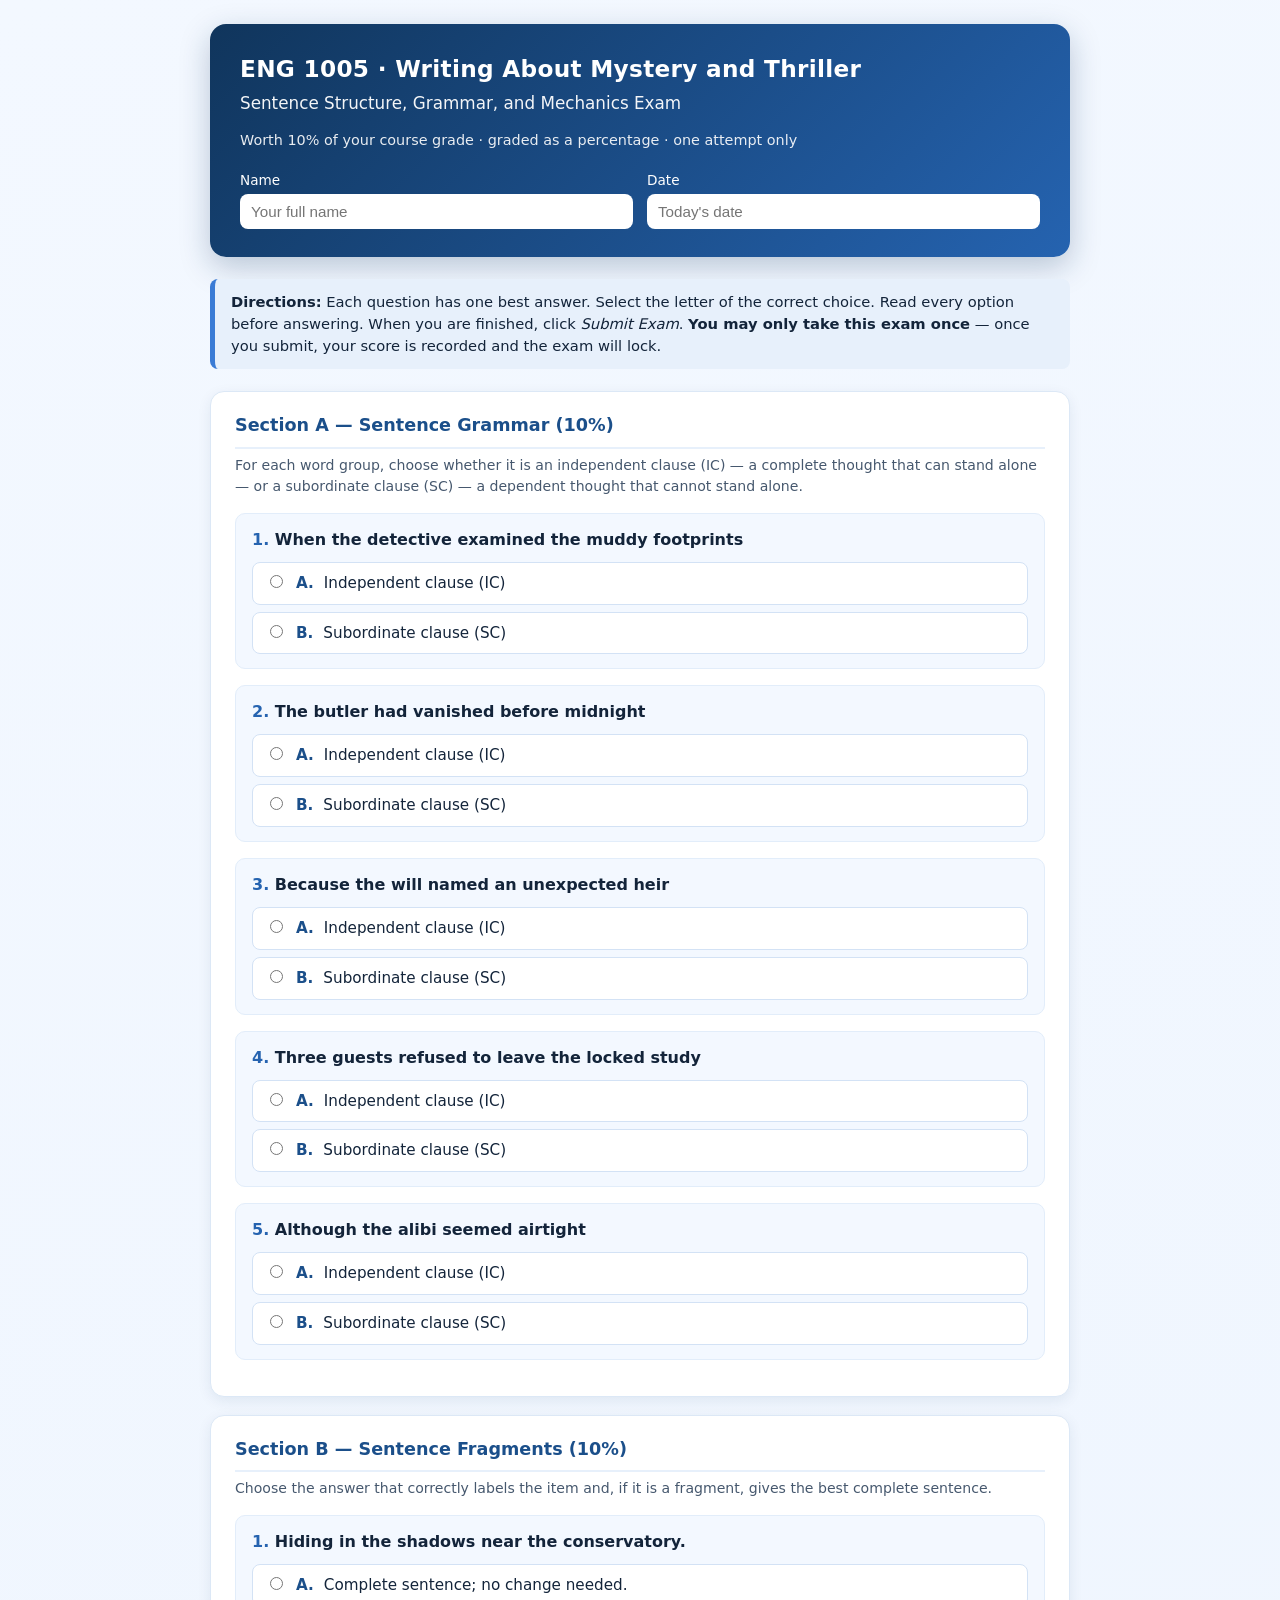
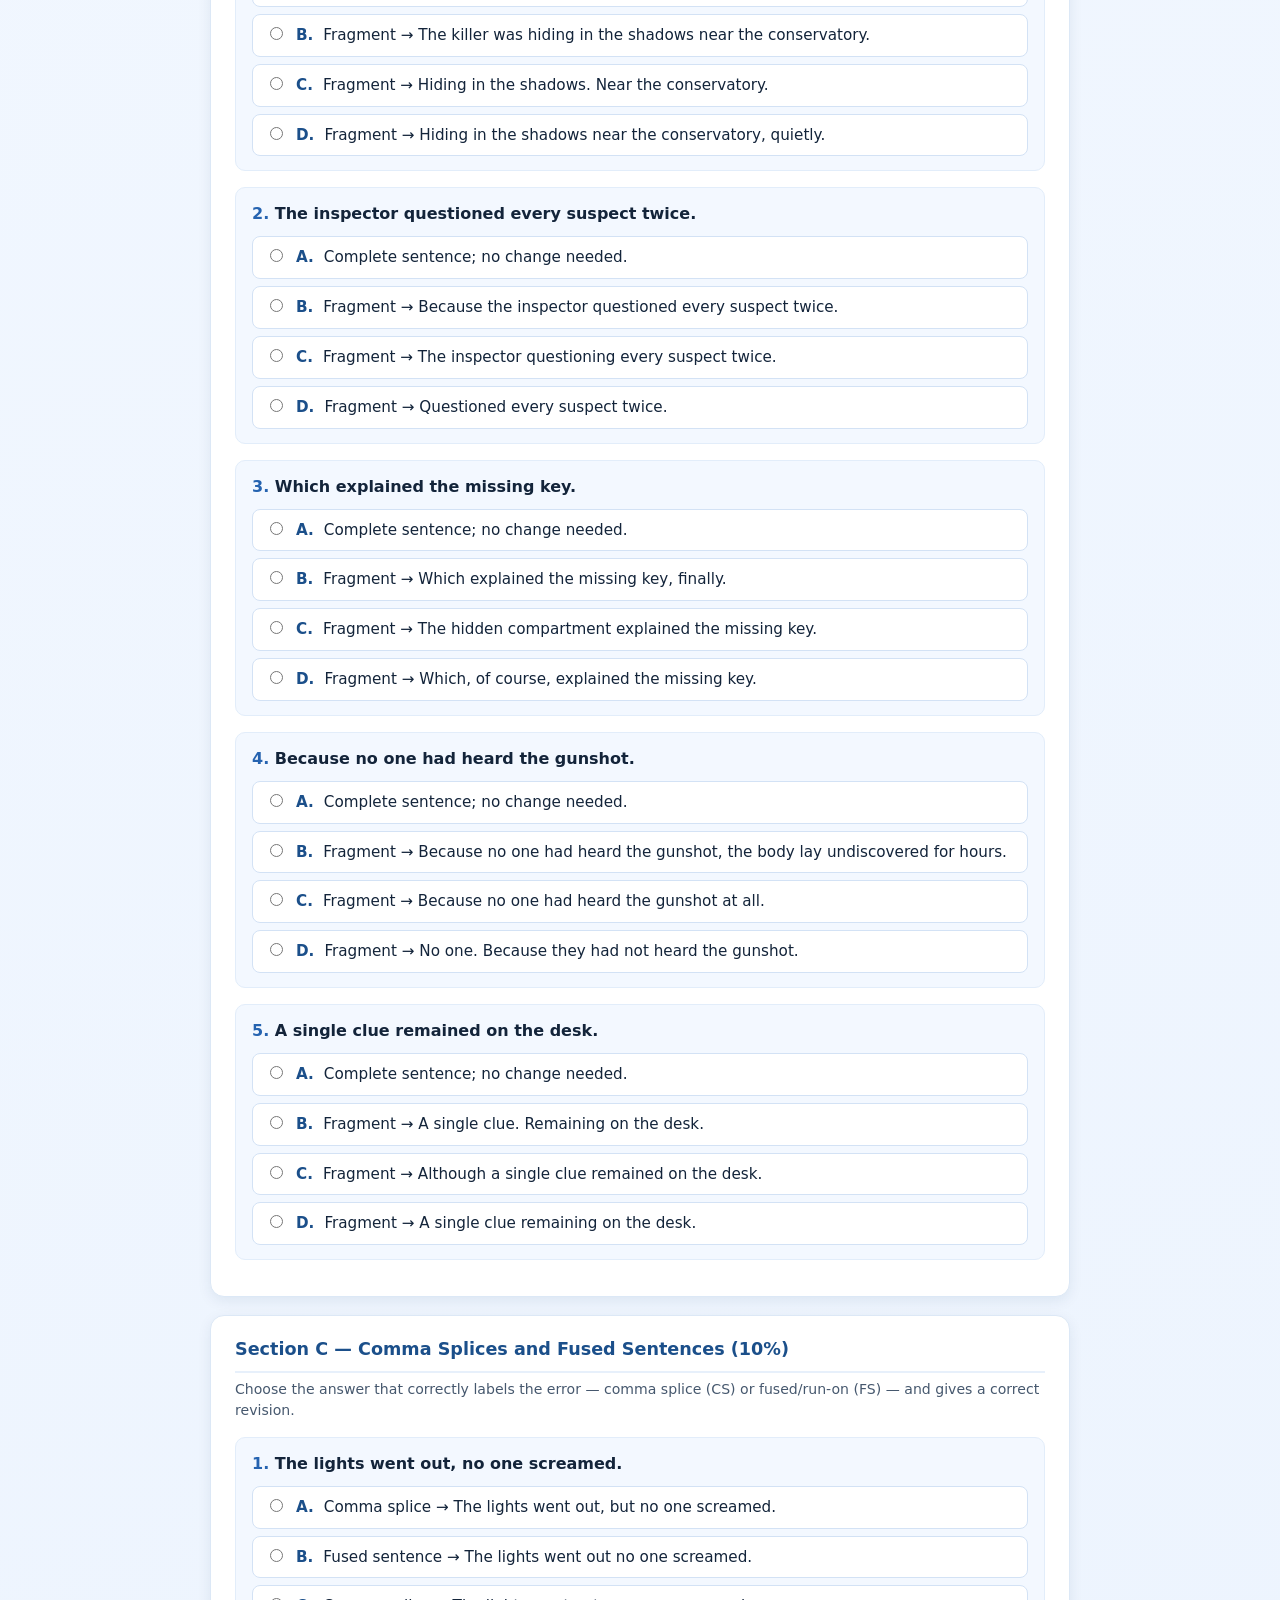
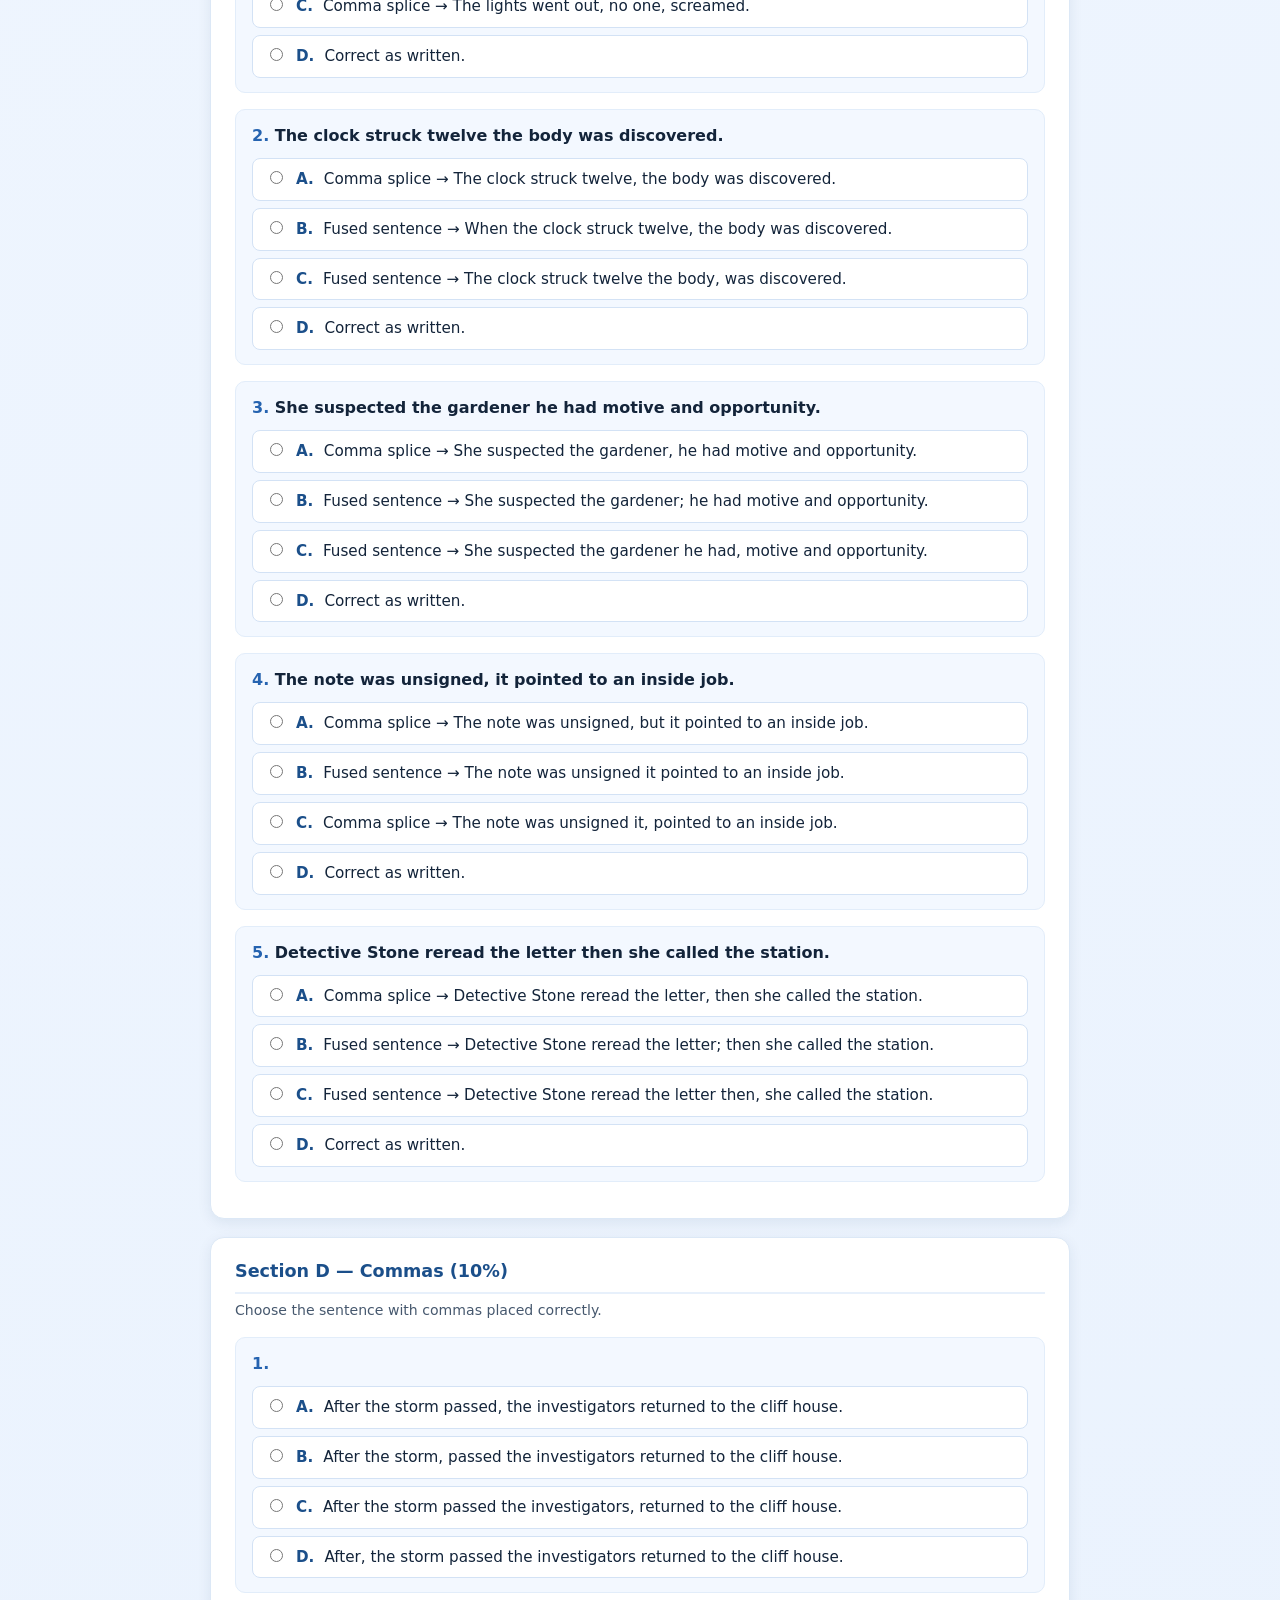
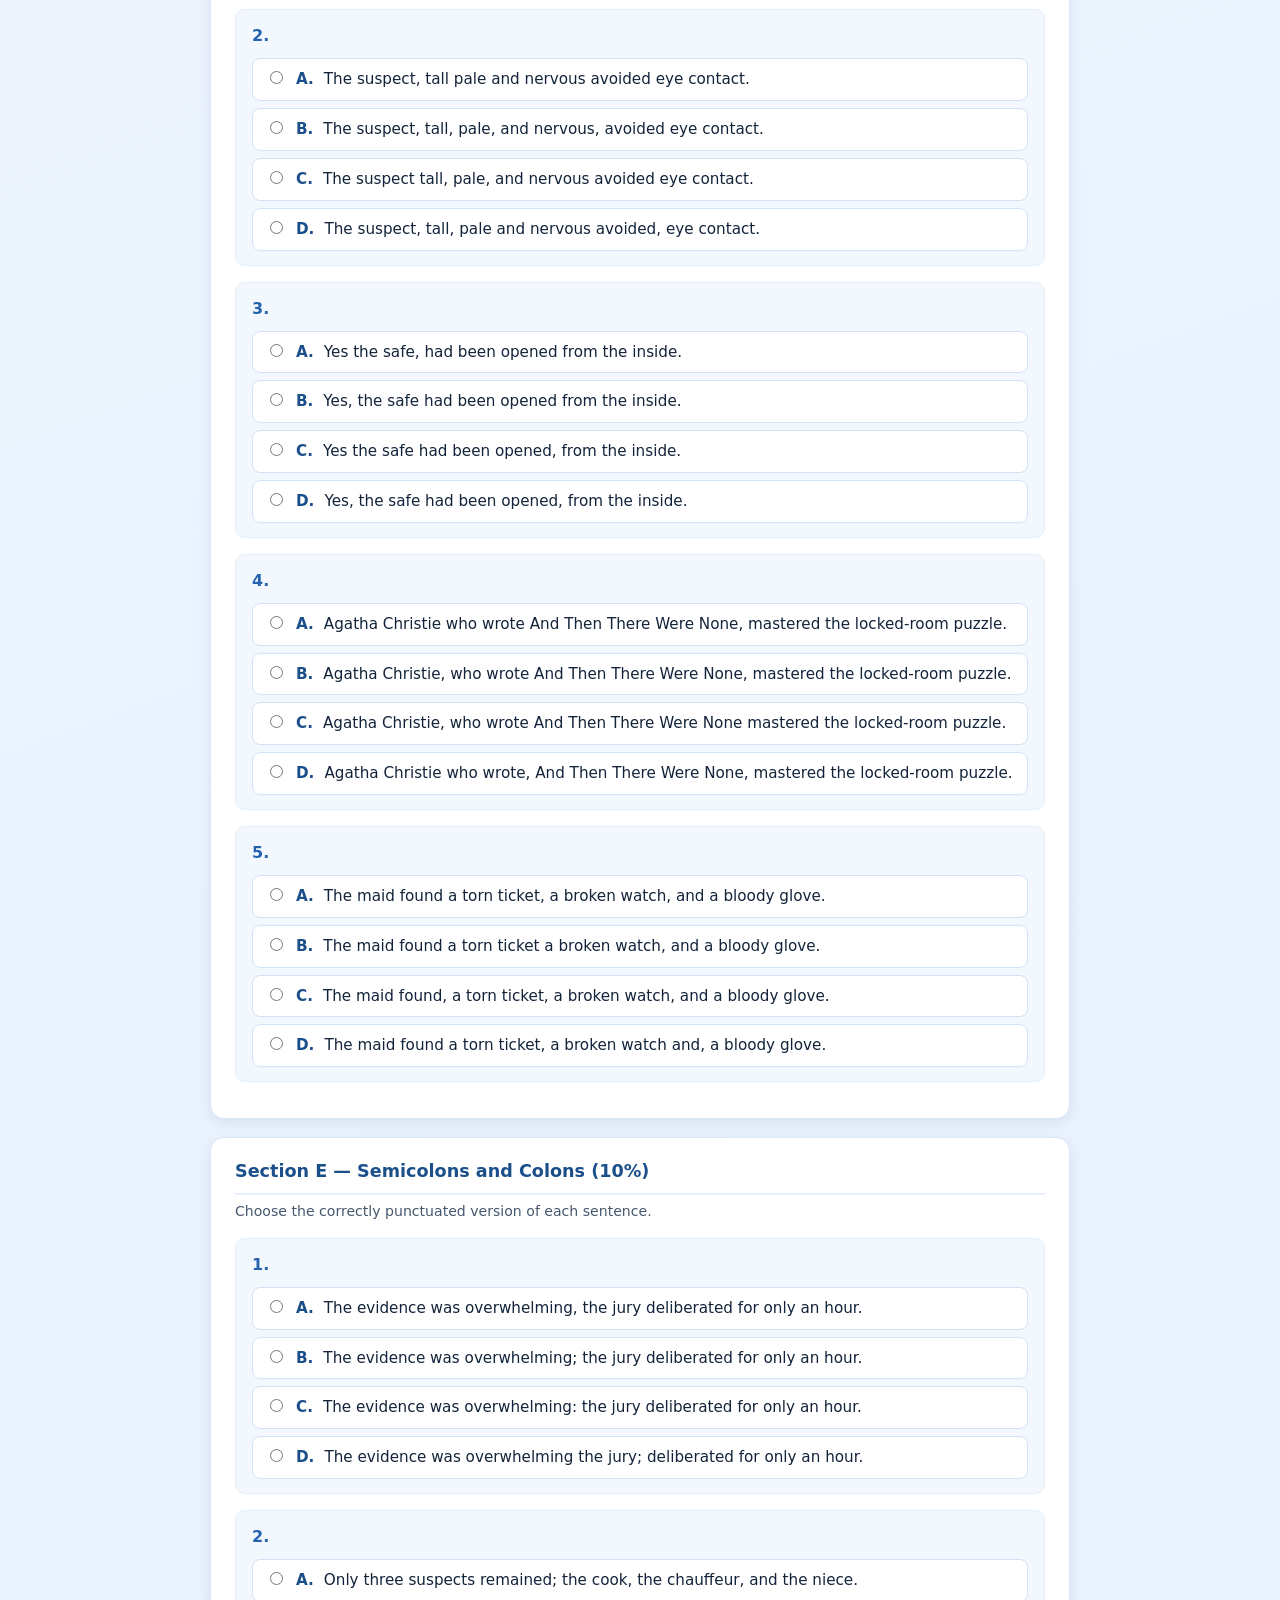
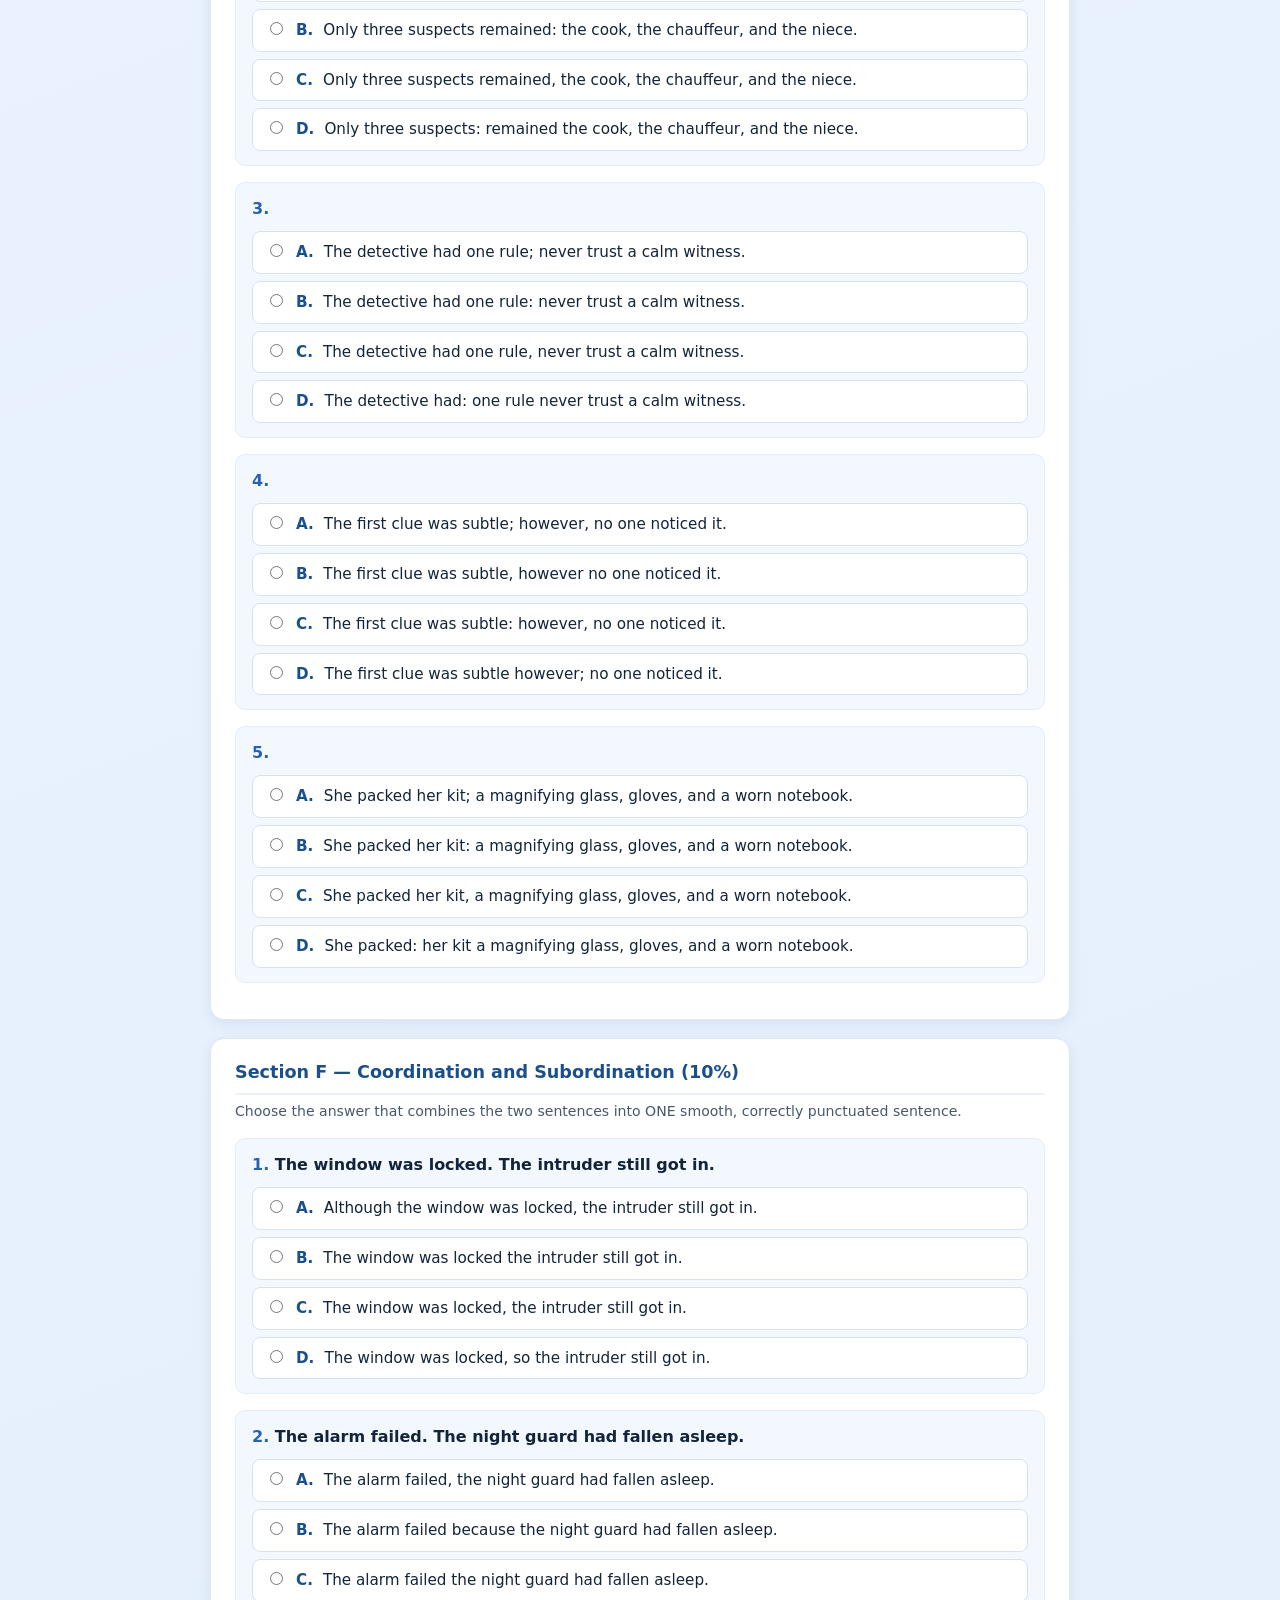
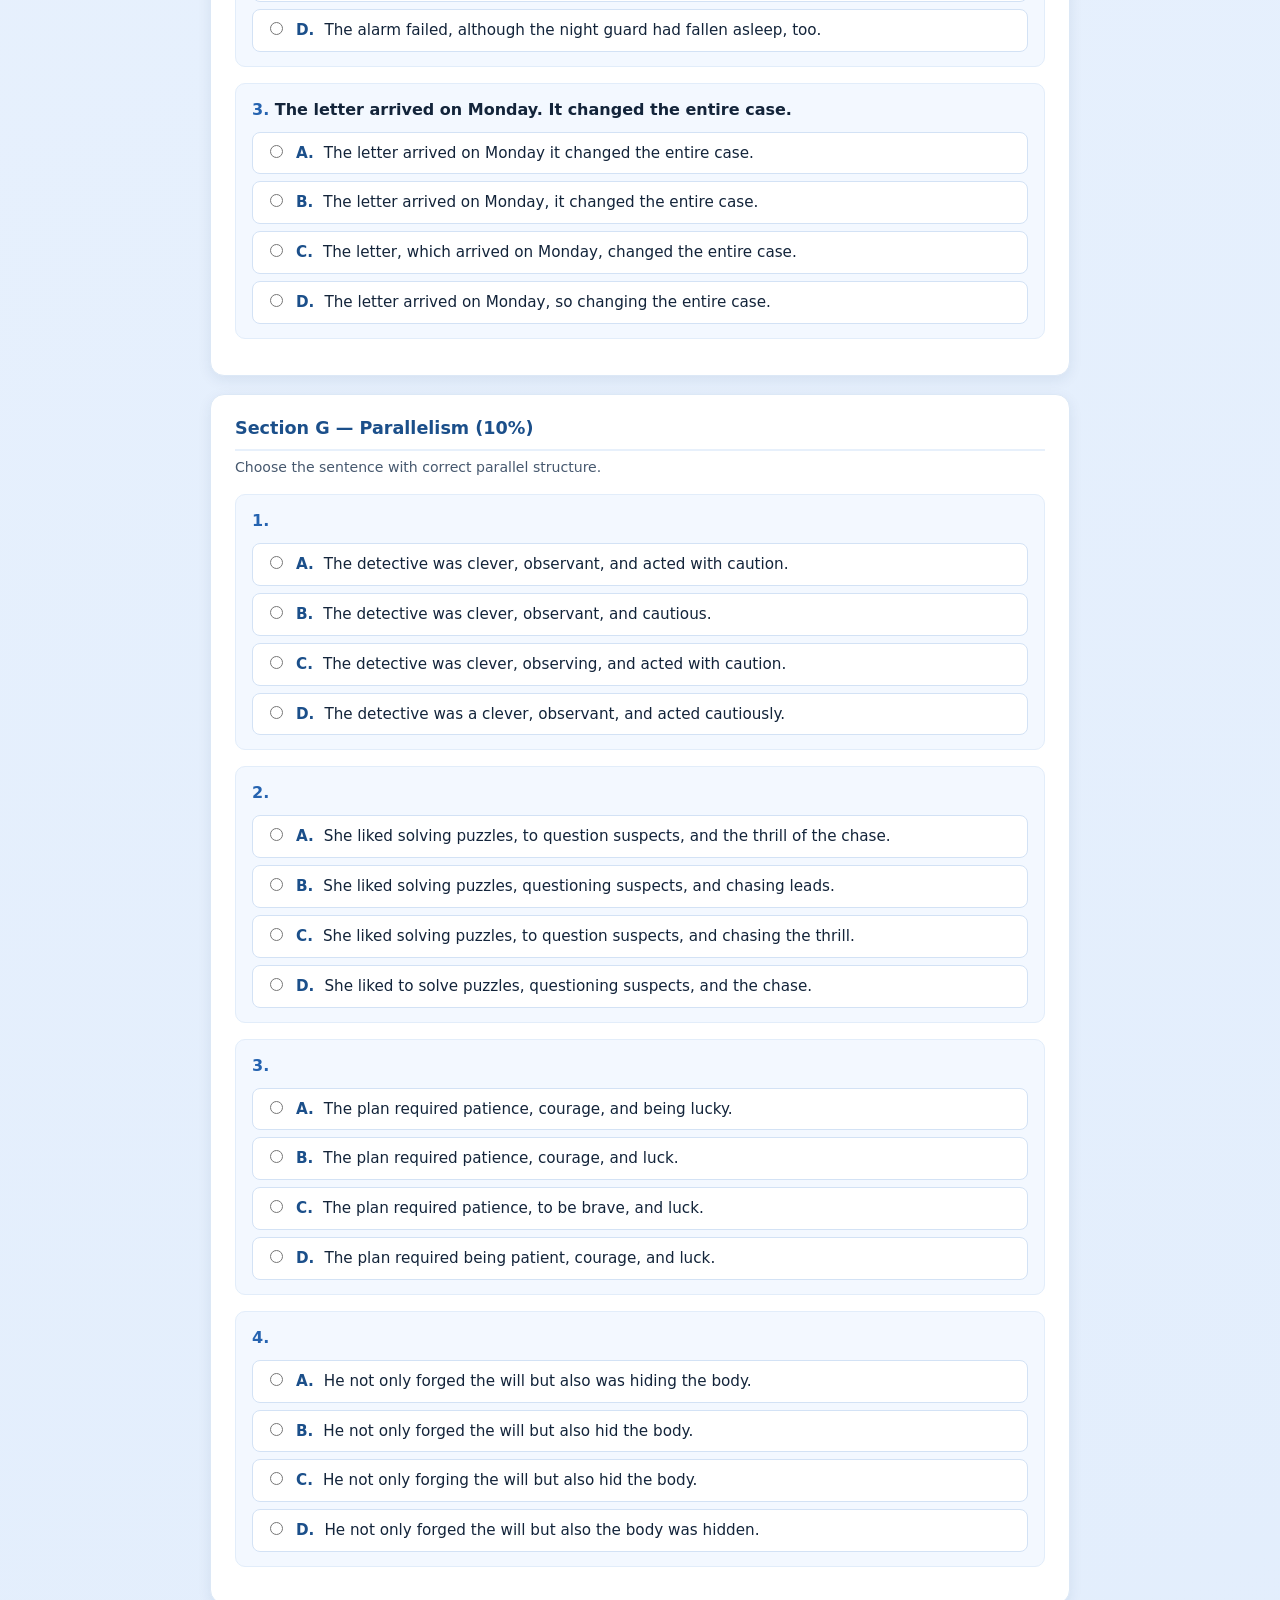
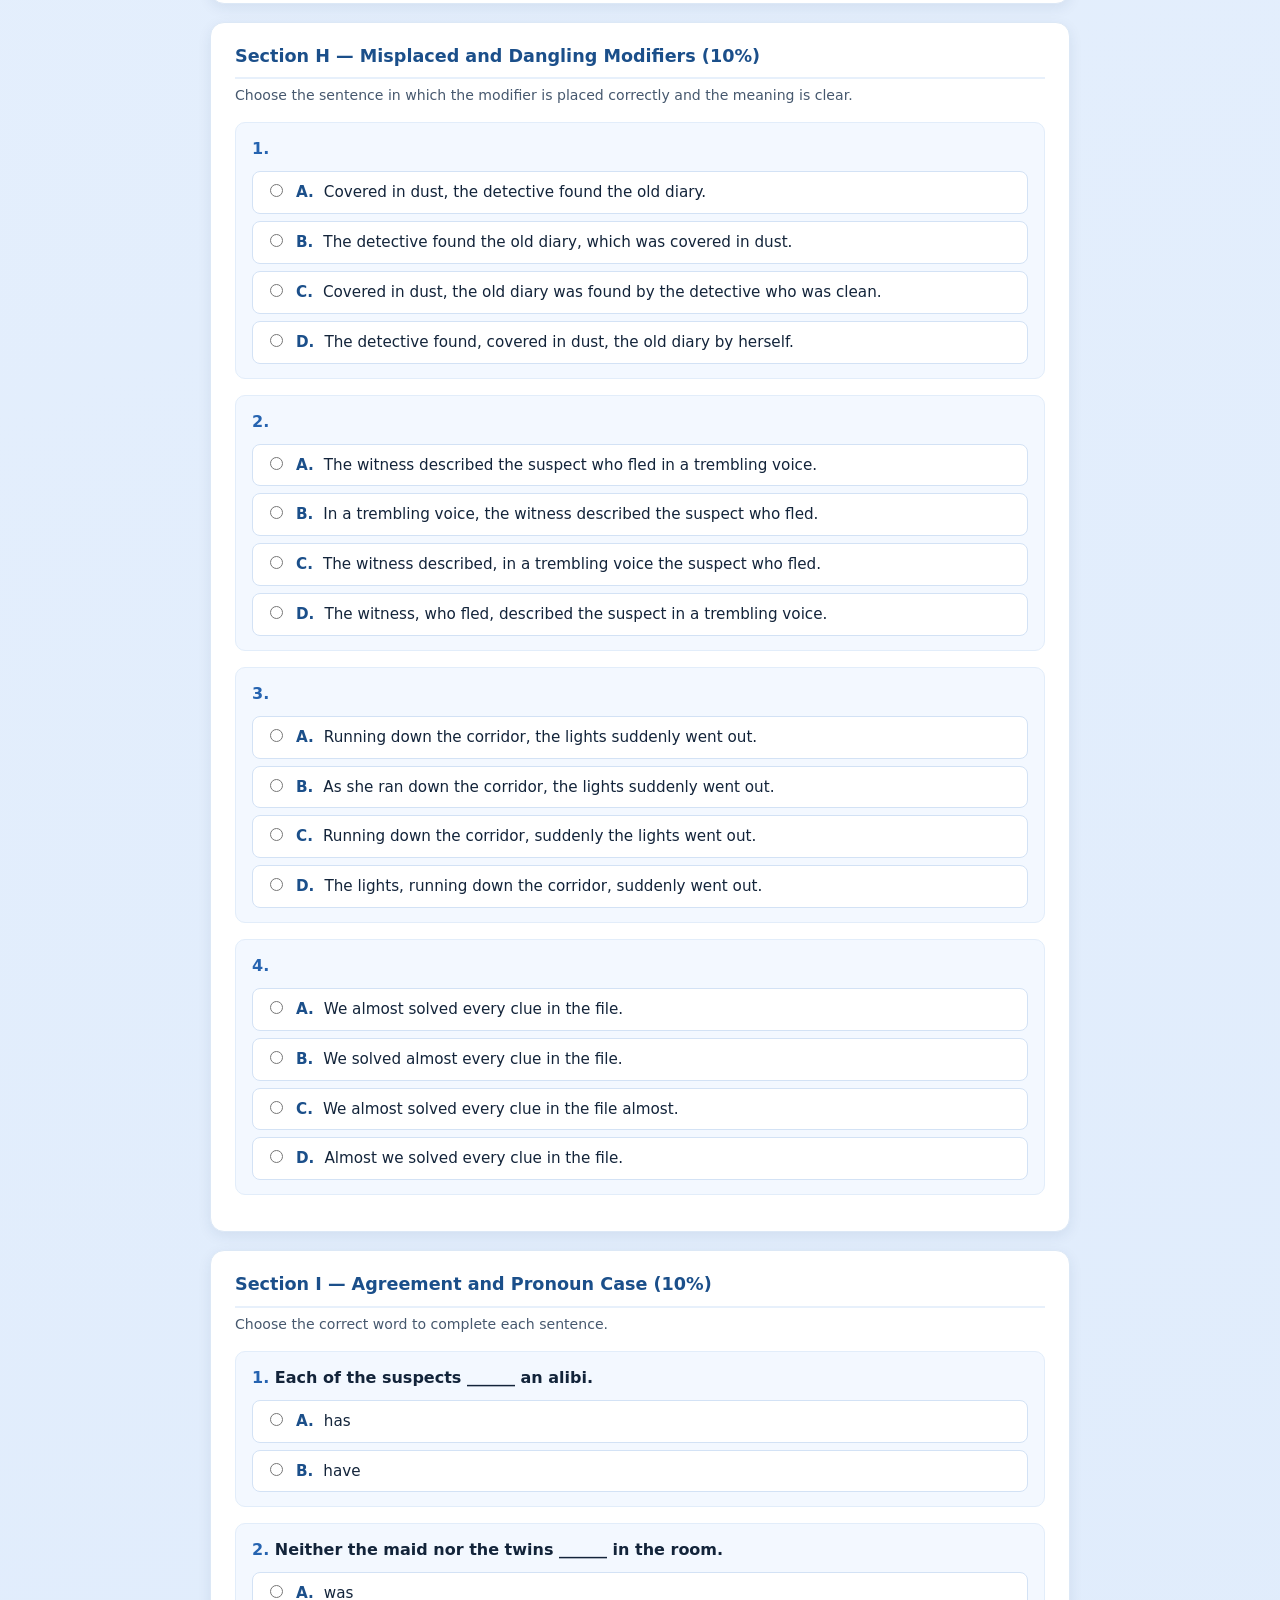
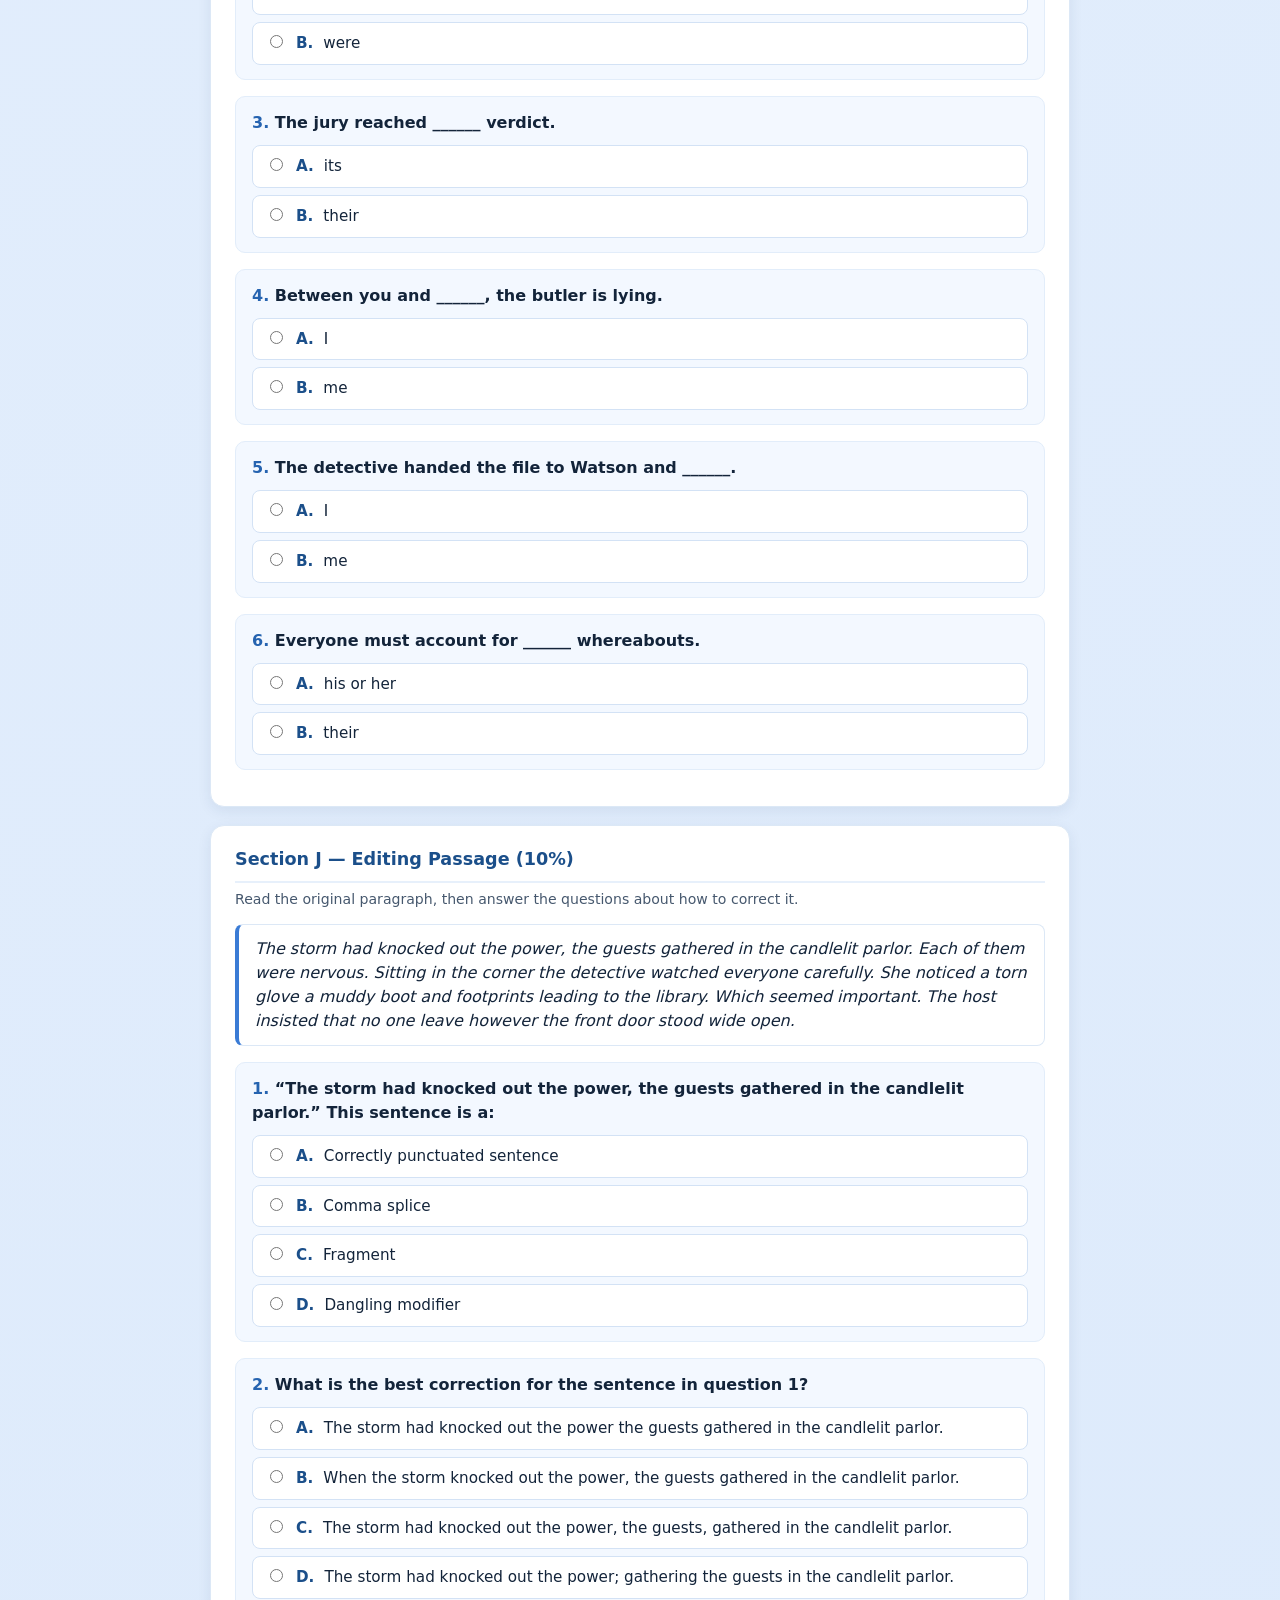
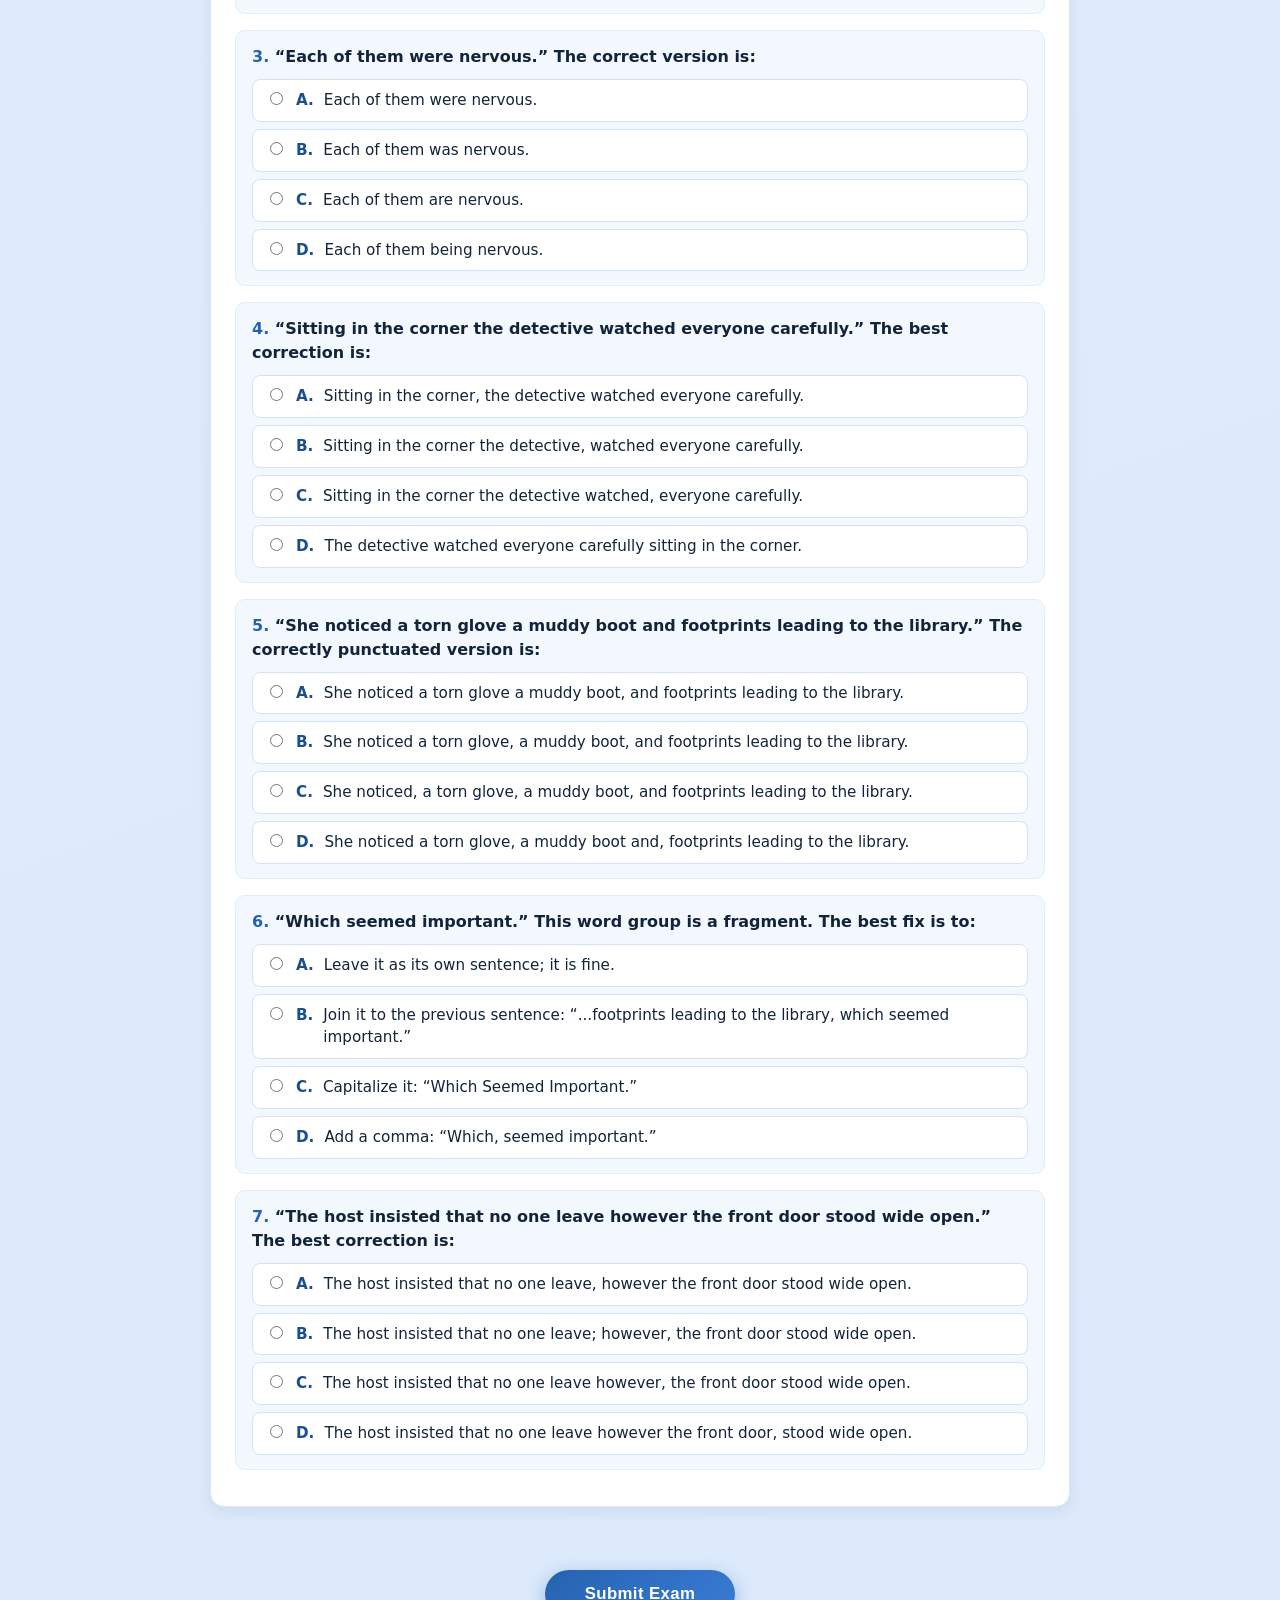
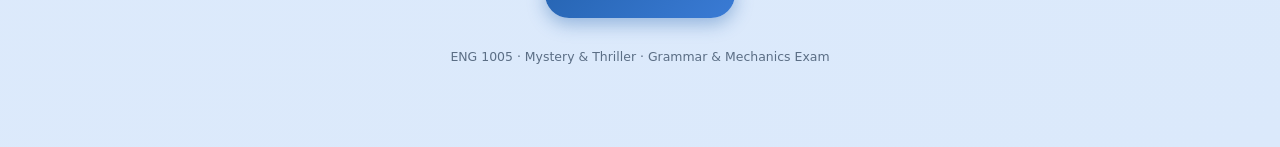
==== grammar-exam.html @ 49cab02e "Add interactive blue-themed exam: auto-grading, one-attempt lock Co-Authored-By: Claude Opus 4.8 <no" ====
<!DOCTYPE html>
<html lang="en">
<head>
<meta charset="UTF-8">
<meta name="viewport" content="width=device-width, initial-scale=1.0">
<title>ENG 1005 · Grammar &amp; Mechanics Exam</title>
<style>
  :root{
    --blue-900:#0a2540;
    --blue-800:#10355c;
    --blue-700:#1b4f8a;
    --blue-600:#2563b0;
    --blue-500:#3a7bd5;
    --blue-300:#9cc3ef;
    --blue-100:#e7f0fb;
    --blue-50:#f3f8ff;
    --ink:#13243a;
    --good:#1f8a4c;
    --good-bg:#e6f6ec;
    --bad:#c0392b;
    --bad-bg:#fdecea;
  }
  *{box-sizing:border-box;}
  body{
    margin:0;
    font-family:"Segoe UI",system-ui,-apple-system,Roboto,Helvetica,Arial,sans-serif;
    background:linear-gradient(160deg,var(--blue-50),#dbe9fb);
    color:var(--ink);
    line-height:1.5;
    padding:24px 14px 80px;
  }
  .wrap{max-width:860px;margin:0 auto;}
  header.exam{
    background:linear-gradient(135deg,var(--blue-800),var(--blue-600));
    color:#fff;
    border-radius:16px;
    padding:28px 30px;
    box-shadow:0 10px 30px rgba(16,53,92,.25);
  }
  header.exam h1{margin:0 0 4px;font-size:1.45rem;letter-spacing:.3px;}
  header.exam h2{margin:0 0 14px;font-size:1.05rem;font-weight:500;opacity:.95;}
  header.exam p.meta{margin:0;font-size:.9rem;opacity:.9;}
  .namebar{
    display:flex;flex-wrap:wrap;gap:14px;margin-top:18px;
  }
  .namebar label{font-size:.85rem;display:flex;flex-direction:column;gap:4px;flex:1 1 200px;}
  .namebar input{
    border:none;border-radius:8px;padding:9px 11px;font-size:.95rem;
  }
  .directions{
    background:var(--blue-100);
    border-left:5px solid var(--blue-500);
    border-radius:8px;
    padding:12px 16px;
    margin:22px 0;
    font-size:.92rem;
  }
  section.qsec{
    background:#fff;
    border-radius:14px;
    padding:20px 24px;
    margin:18px 0;
    box-shadow:0 4px 14px rgba(16,53,92,.08);
    border:1px solid #dce8f6;
  }
  section.qsec h3{
    color:var(--blue-700);
    border-bottom:2px solid var(--blue-100);
    padding-bottom:8px;margin:0 0 6px;font-size:1.1rem;
  }
  section.qsec .secdir{font-size:.88rem;color:#46586e;margin:0 0 14px;}
  .q{margin:16px 0;padding:14px 16px;border-radius:10px;background:var(--blue-50);border:1px solid #e2edfa;}
  .q .stem{font-weight:600;margin-bottom:10px;}
  .q .stem .num{color:var(--blue-600);}
  .opts{display:flex;flex-direction:column;gap:7px;}
  .opt{
    display:flex;gap:10px;align-items:flex-start;
    padding:9px 12px;border-radius:8px;border:1.5px solid #d3e2f5;
    background:#fff;cursor:pointer;transition:.12s;font-size:.95rem;
  }
  .opt:hover{border-color:var(--blue-500);background:var(--blue-50);}
  .opt input{margin-top:3px;accent-color:var(--blue-600);}
  .opt .ltr{font-weight:700;color:var(--blue-700);}
  .opt.correct{background:var(--good-bg);border-color:var(--good);}
  .opt.wrong{background:var(--bad-bg);border-color:var(--bad);}
  .opt.locked{cursor:default;}
  .opt.locked:hover{border-color:#d3e2f5;background:#fff;}
  .opt.locked.correct:hover{background:var(--good-bg);border-color:var(--good);}
  .opt.locked.wrong:hover{background:var(--bad-bg);border-color:var(--bad);}
  blockquote.passage{
    background:#fff;border-left:4px solid var(--blue-400,#5b93d6);
    margin:0 0 14px;padding:12px 16px;border-radius:8px;font-style:italic;
    border:1px solid #dce8f6;border-left:4px solid var(--blue-500);
  }
  .actions{text-align:center;margin:30px 0 10px;}
  button#submit{
    background:linear-gradient(135deg,var(--blue-600),var(--blue-500));
    color:#fff;border:none;border-radius:30px;padding:14px 40px;
    font-size:1.05rem;font-weight:600;cursor:pointer;letter-spacing:.4px;
    box-shadow:0 6px 18px rgba(37,99,176,.4);transition:.15s;
  }
  button#submit:hover{transform:translateY(-1px);box-shadow:0 8px 22px rgba(37,99,176,.5);}
  button#submit:disabled{background:#9fb4cc;cursor:not-allowed;box-shadow:none;transform:none;}
  .result{
    display:none;text-align:center;border-radius:16px;padding:26px;margin:18px 0;
    background:linear-gradient(135deg,var(--blue-800),var(--blue-600));color:#fff;
    box-shadow:0 10px 30px rgba(16,53,92,.3);
  }
  .result.show{display:block;}
  .result .score{font-size:3rem;font-weight:800;margin:6px 0;}
  .result .detail{font-size:1rem;opacity:.95;}
  .result .name{font-size:1.05rem;font-weight:600;margin-bottom:6px;}
  .banner{
    display:none;background:var(--blue-100);border:1px solid var(--blue-300);
    color:var(--blue-800);border-radius:10px;padding:14px 18px;margin:18px 0;
    font-size:.95rem;text-align:center;
  }
  .banner.show{display:block;}
  .warn{color:var(--bad);font-size:.85rem;text-align:center;margin-top:10px;min-height:1.1em;}
  footer{text-align:center;font-size:.78rem;color:#5b6e85;margin-top:30px;}
</style>
</head>
<body>
<div class="wrap">

  <header class="exam">
    <h1>ENG 1005 · Writing About Mystery and Thriller</h1>
    <h2>Sentence Structure, Grammar, and Mechanics Exam</h2>
    <p class="meta">Worth 10% of your course grade · graded as a percentage · one attempt only</p>
    <div class="namebar">
      <label>Name
        <input type="text" id="studentName" placeholder="Your full name" autocomplete="off">
      </label>
      <label>Date
        <input type="text" id="examDate" placeholder="Today's date" autocomplete="off">
      </label>
    </div>
  </header>

  <div class="banner" id="lockBanner"></div>

  <div class="directions">
    <strong>Directions:</strong> Each question has one best answer. Select the letter of the correct
    choice. Read every option before answering. When you are finished, click <em>Submit Exam</em>.
    <strong>You may only take this exam once</strong> — once you submit, your score is recorded and
    the exam will lock.
  </div>

  <form id="examForm"></form>

  <div class="warn" id="warn"></div>
  <div class="actions">
    <button type="button" id="submit">Submit Exam</button>
  </div>

  <div class="result" id="result">
    <div class="name" id="resName"></div>
    <div>Your Score</div>
    <div class="score" id="resScore"></div>
    <div class="detail" id="resDetail"></div>
  </div>

  <footer>ENG 1005 &middot; Mystery &amp; Thriller &middot; Grammar &amp; Mechanics Exam</footer>
</div>

<script>
// ---- Exam data. Each question: section, stem, options[], answer index (0=A,1=B,...) ----
const EXAM = [
 {title:"Section A — Sentence Grammar (10%)",
  dir:"For each word group, choose whether it is an independent clause (IC) — a complete thought that can stand alone — or a subordinate clause (SC) — a dependent thought that cannot stand alone.",
  q:[
   {s:"When the detective examined the muddy footprints",o:["Independent clause (IC)","Subordinate clause (SC)"],a:1},
   {s:"The butler had vanished before midnight",o:["Independent clause (IC)","Subordinate clause (SC)"],a:0},
   {s:"Because the will named an unexpected heir",o:["Independent clause (IC)","Subordinate clause (SC)"],a:1},
   {s:"Three guests refused to leave the locked study",o:["Independent clause (IC)","Subordinate clause (SC)"],a:0},
   {s:"Although the alibi seemed airtight",o:["Independent clause (IC)","Subordinate clause (SC)"],a:1}
 ]},
 {title:"Section B — Sentence Fragments (10%)",
  dir:"Choose the answer that correctly labels the item and, if it is a fragment, gives the best complete sentence.",
  q:[
   {s:"Hiding in the shadows near the conservatory.",o:["Complete sentence; no change needed.","Fragment → The killer was hiding in the shadows near the conservatory.","Fragment → Hiding in the shadows. Near the conservatory.","Fragment → Hiding in the shadows near the conservatory, quietly."],a:1},
   {s:"The inspector questioned every suspect twice.",o:["Complete sentence; no change needed.","Fragment → Because the inspector questioned every suspect twice.","Fragment → The inspector questioning every suspect twice.","Fragment → Questioned every suspect twice."],a:0},
   {s:"Which explained the missing key.",o:["Complete sentence; no change needed.","Fragment → Which explained the missing key, finally.","Fragment → The hidden compartment explained the missing key.","Fragment → Which, of course, explained the missing key."],a:2},
   {s:"Because no one had heard the gunshot.",o:["Complete sentence; no change needed.","Fragment → Because no one had heard the gunshot, the body lay undiscovered for hours.","Fragment → Because no one had heard the gunshot at all.","Fragment → No one. Because they had not heard the gunshot."],a:1},
   {s:"A single clue remained on the desk.",o:["Complete sentence; no change needed.","Fragment → A single clue. Remaining on the desk.","Fragment → Although a single clue remained on the desk.","Fragment → A single clue remaining on the desk."],a:0}
 ]},
 {title:"Section C — Comma Splices and Fused Sentences (10%)",
  dir:"Choose the answer that correctly labels the error — comma splice (CS) or fused/run-on (FS) — and gives a correct revision.",
  q:[
   {s:"The lights went out, no one screamed.",o:["Comma splice → The lights went out, but no one screamed.","Fused sentence → The lights went out no one screamed.","Comma splice → The lights went out, no one, screamed.","Correct as written."],a:0},
   {s:"The clock struck twelve the body was discovered.",o:["Comma splice → The clock struck twelve, the body was discovered.","Fused sentence → When the clock struck twelve, the body was discovered.","Fused sentence → The clock struck twelve the body, was discovered.","Correct as written."],a:1},
   {s:"She suspected the gardener he had motive and opportunity.",o:["Comma splice → She suspected the gardener, he had motive and opportunity.","Fused sentence → She suspected the gardener; he had motive and opportunity.","Fused sentence → She suspected the gardener he had, motive and opportunity.","Correct as written."],a:1},
   {s:"The note was unsigned, it pointed to an inside job.",o:["Comma splice → The note was unsigned, but it pointed to an inside job.","Fused sentence → The note was unsigned it pointed to an inside job.","Comma splice → The note was unsigned it, pointed to an inside job.","Correct as written."],a:0},
   {s:"Detective Stone reread the letter then she called the station.",o:["Comma splice → Detective Stone reread the letter, then she called the station.","Fused sentence → Detective Stone reread the letter; then she called the station.","Fused sentence → Detective Stone reread the letter then, she called the station.","Correct as written."],a:1}
 ]},
 {title:"Section D — Commas (10%)",
  dir:"Choose the sentence with commas placed correctly.",
  q:[
   {s:"",o:["After the storm passed, the investigators returned to the cliff house.","After the storm, passed the investigators returned to the cliff house.","After the storm passed the investigators, returned to the cliff house.","After, the storm passed the investigators returned to the cliff house."],a:0},
   {s:"",o:["The suspect, tall pale and nervous avoided eye contact.","The suspect, tall, pale, and nervous, avoided eye contact.","The suspect tall, pale, and nervous avoided eye contact.","The suspect, tall, pale and nervous avoided, eye contact."],a:1},
   {s:"",o:["Yes the safe, had been opened from the inside.","Yes, the safe had been opened from the inside.","Yes the safe had been opened, from the inside.","Yes, the safe had been opened, from the inside."],a:1},
   {s:"",o:["Agatha Christie who wrote And Then There Were None, mastered the locked-room puzzle.","Agatha Christie, who wrote And Then There Were None, mastered the locked-room puzzle.","Agatha Christie, who wrote And Then There Were None mastered the locked-room puzzle.","Agatha Christie who wrote, And Then There Were None, mastered the locked-room puzzle."],a:1},
   {s:"",o:["The maid found a torn ticket, a broken watch, and a bloody glove.","The maid found a torn ticket a broken watch, and a bloody glove.","The maid found, a torn ticket, a broken watch, and a bloody glove.","The maid found a torn ticket, a broken watch and, a bloody glove."],a:0}
 ]},
 {title:"Section E — Semicolons and Colons (10%)",
  dir:"Choose the correctly punctuated version of each sentence.",
  q:[
   {s:"",o:["The evidence was overwhelming, the jury deliberated for only an hour.","The evidence was overwhelming; the jury deliberated for only an hour.","The evidence was overwhelming: the jury deliberated for only an hour.","The evidence was overwhelming the jury; deliberated for only an hour."],a:1},
   {s:"",o:["Only three suspects remained; the cook, the chauffeur, and the niece.","Only three suspects remained: the cook, the chauffeur, and the niece.","Only three suspects remained, the cook, the chauffeur, and the niece.","Only three suspects: remained the cook, the chauffeur, and the niece."],a:1},
   {s:"",o:["The detective had one rule; never trust a calm witness.","The detective had one rule: never trust a calm witness.","The detective had one rule, never trust a calm witness.","The detective had: one rule never trust a calm witness."],a:1},
   {s:"",o:["The first clue was subtle; however, no one noticed it.","The first clue was subtle, however no one noticed it.","The first clue was subtle: however, no one noticed it.","The first clue was subtle however; no one noticed it."],a:0},
   {s:"",o:["She packed her kit; a magnifying glass, gloves, and a worn notebook.","She packed her kit: a magnifying glass, gloves, and a worn notebook.","She packed her kit, a magnifying glass, gloves, and a worn notebook.","She packed: her kit a magnifying glass, gloves, and a worn notebook."],a:1}
 ]},
 {title:"Section F — Coordination and Subordination (10%)",
  dir:"Choose the answer that combines the two sentences into ONE smooth, correctly punctuated sentence.",
  q:[
   {s:"The window was locked. The intruder still got in.",o:["Although the window was locked, the intruder still got in.","The window was locked the intruder still got in.","The window was locked, the intruder still got in.","The window was locked, so the intruder still got in."],a:0},
   {s:"The alarm failed. The night guard had fallen asleep.",o:["The alarm failed, the night guard had fallen asleep.","The alarm failed because the night guard had fallen asleep.","The alarm failed the night guard had fallen asleep.","The alarm failed, although the night guard had fallen asleep, too."],a:1},
   {s:"The letter arrived on Monday. It changed the entire case.",o:["The letter arrived on Monday it changed the entire case.","The letter arrived on Monday, it changed the entire case.","The letter, which arrived on Monday, changed the entire case.","The letter arrived on Monday, so changing the entire case."],a:2}
 ]},
 {title:"Section G — Parallelism (10%)",
  dir:"Choose the sentence with correct parallel structure.",
  q:[
   {s:"",o:["The detective was clever, observant, and acted with caution.","The detective was clever, observant, and cautious.","The detective was clever, observing, and acted with caution.","The detective was a clever, observant, and acted cautiously."],a:1},
   {s:"",o:["She liked solving puzzles, to question suspects, and the thrill of the chase.","She liked solving puzzles, questioning suspects, and chasing leads.","She liked solving puzzles, to question suspects, and chasing the thrill.","She liked to solve puzzles, questioning suspects, and the chase."],a:1},
   {s:"",o:["The plan required patience, courage, and being lucky.","The plan required patience, courage, and luck.","The plan required patience, to be brave, and luck.","The plan required being patient, courage, and luck."],a:1},
   {s:"",o:["He not only forged the will but also was hiding the body.","He not only forged the will but also hid the body.","He not only forging the will but also hid the body.","He not only forged the will but also the body was hidden."],a:1}
 ]},
 {title:"Section H — Misplaced and Dangling Modifiers (10%)",
  dir:"Choose the sentence in which the modifier is placed correctly and the meaning is clear.",
  q:[
   {s:"",o:["Covered in dust, the detective found the old diary.","The detective found the old diary, which was covered in dust.","Covered in dust, the old diary was found by the detective who was clean.","The detective found, covered in dust, the old diary by herself."],a:1},
   {s:"",o:["The witness described the suspect who fled in a trembling voice.","In a trembling voice, the witness described the suspect who fled.","The witness described, in a trembling voice the suspect who fled.","The witness, who fled, described the suspect in a trembling voice."],a:1},
   {s:"",o:["Running down the corridor, the lights suddenly went out.","As she ran down the corridor, the lights suddenly went out.","Running down the corridor, suddenly the lights went out.","The lights, running down the corridor, suddenly went out."],a:1},
   {s:"",o:["We almost solved every clue in the file.","We solved almost every clue in the file.","We almost solved every clue in the file almost.","Almost we solved every clue in the file."],a:1}
 ]},
 {title:"Section I — Agreement and Pronoun Case (10%)",
  dir:"Choose the correct word to complete each sentence.",
  q:[
   {s:"Each of the suspects ______ an alibi.",o:["has","have"],a:0},
   {s:"Neither the maid nor the twins ______ in the room.",o:["was","were"],a:1},
   {s:"The jury reached ______ verdict.",o:["its","their"],a:0},
   {s:"Between you and ______, the butler is lying.",o:["I","me"],a:1},
   {s:"The detective handed the file to Watson and ______.",o:["I","me"],a:1},
   {s:"Everyone must account for ______ whereabouts.",o:["his or her","their"],a:0}
 ]},
 {title:"Section J — Editing Passage (10%)",
  dir:"Read the original paragraph, then answer the questions about how to correct it.",
  passage:"The storm had knocked out the power, the guests gathered in the candlelit parlor. Each of them were nervous. Sitting in the corner the detective watched everyone carefully. She noticed a torn glove a muddy boot and footprints leading to the library. Which seemed important. The host insisted that no one leave however the front door stood wide open.",
  q:[
   {s:"“The storm had knocked out the power, the guests gathered in the candlelit parlor.” This sentence is a:",o:["Correctly punctuated sentence","Comma splice","Fragment","Dangling modifier"],a:1},
   {s:"What is the best correction for the sentence in question 1?",o:["The storm had knocked out the power the guests gathered in the candlelit parlor.","When the storm knocked out the power, the guests gathered in the candlelit parlor.","The storm had knocked out the power, the guests, gathered in the candlelit parlor.","The storm had knocked out the power; gathering the guests in the candlelit parlor."],a:1},
   {s:"“Each of them were nervous.” The correct version is:",o:["Each of them were nervous.","Each of them was nervous.","Each of them are nervous.","Each of them being nervous."],a:1},
   {s:"“Sitting in the corner the detective watched everyone carefully.” The best correction is:",o:["Sitting in the corner, the detective watched everyone carefully.","Sitting in the corner the detective, watched everyone carefully.","Sitting in the corner the detective watched, everyone carefully.","The detective watched everyone carefully sitting in the corner."],a:0},
   {s:"“She noticed a torn glove a muddy boot and footprints leading to the library.” The correctly punctuated version is:",o:["She noticed a torn glove a muddy boot, and footprints leading to the library.","She noticed a torn glove, a muddy boot, and footprints leading to the library.","She noticed, a torn glove, a muddy boot, and footprints leading to the library.","She noticed a torn glove, a muddy boot and, footprints leading to the library."],a:1},
   {s:"“Which seemed important.” This word group is a fragment. The best fix is to:",o:["Leave it as its own sentence; it is fine.","Join it to the previous sentence: “...footprints leading to the library, which seemed important.”","Capitalize it: “Which Seemed Important.”","Add a comma: “Which, seemed important.”"],a:1},
   {s:"“The host insisted that no one leave however the front door stood wide open.” The best correction is:",o:["The host insisted that no one leave, however the front door stood wide open.","The host insisted that no one leave; however, the front door stood wide open.","The host insisted that no one leave however, the front door stood wide open.","The host insisted that no one leave however the front door, stood wide open."],a:1}
 ]}
];

const STORAGE_KEY = "eng1005_grammar_exam_result_v1";
const LETTERS = ["A","B","C","D","E"];
let qIndex = 0;
const qMeta = []; // {sec, num, answer, name}

// ---- Render exam ----
const form = document.getElementById("examForm");
EXAM.forEach(sec=>{
  const secEl = document.createElement("section");
  secEl.className = "qsec";
  const h = document.createElement("h3");
  h.textContent = sec.title;
  secEl.appendChild(h);
  if(sec.dir){const d=document.createElement("p");d.className="secdir";d.textContent=sec.dir;secEl.appendChild(d);}
  if(sec.passage){const bq=document.createElement("blockquote");bq.className="passage";bq.textContent=sec.passage;secEl.appendChild(bq);}
  sec.q.forEach((q,i)=>{
    const name = "q"+qIndex;
    qMeta.push({answer:q.a,name:name});
    const qEl = document.createElement("div");
    qEl.className="q";qEl.id="block_"+name;
    const stem = document.createElement("div");
    stem.className="stem";
    stem.innerHTML = '<span class="num">'+(i+1)+'.</span> '+escapeHtml(q.s);
    qEl.appendChild(stem);
    const opts = document.createElement("div");
    opts.className="opts";
    q.o.forEach((optText,oi)=>{
      const lbl = document.createElement("label");
      lbl.className="opt";lbl.dataset.idx=oi;
      lbl.innerHTML='<input type="radio" name="'+name+'" value="'+oi+'">'
        +'<span class="ltr">'+LETTERS[oi]+'.</span>'
        +'<span class="txt">'+escapeHtml(optText)+'</span>';
      opts.appendChild(lbl);
    });
    qEl.appendChild(opts);
    secEl.appendChild(qEl);
    qIndex++;
  });
  form.appendChild(secEl);
});

function escapeHtml(t){return (t||"").replace(/&/g,"&amp;").replace(/</g,"&lt;").replace(/>/g,"&gt;");}

// ---- Lock check on load ----
const submitBtn = document.getElementById("submit");
const lockBanner = document.getElementById("lockBanner");
checkLock();

function checkLock(){
  let saved=null;
  try{saved=JSON.parse(localStorage.getItem(STORAGE_KEY));}catch(e){}
  if(saved && typeof saved.percent==="number"){
    lockBanner.classList.add("show");
    lockBanner.innerHTML="This exam has already been completed"
      +(saved.name?(" by <strong>"+escapeHtml(saved.name)+"</strong>"):"")
      +". Your recorded score is <strong>"+saved.percent+"%</strong>. The exam cannot be retaken.";
    revealAndLock(saved.answers||{}, true, saved);
  }
}

// ---- Submit ----
submitBtn.addEventListener("click", ()=>{
  const warn = document.getElementById("warn");
  const answers = {};
  let unanswered = 0;
  qMeta.forEach(m=>{
    const sel = form.querySelector('input[name="'+m.name+'"]:checked');
    if(sel){answers[m.name]=parseInt(sel.value,10);} else {unanswered++;}
  });
  if(unanswered>0){
    warn.textContent="Please answer all questions before submitting. ("+unanswered+" remaining)";
    return;
  }
  warn.textContent="";
  if(!confirm("Submit your exam? You can only take this once and cannot change your answers afterward.")) return;

  let correct=0;
  qMeta.forEach(m=>{ if(answers[m.name]===m.answer) correct++; });
  const total=qMeta.length;
  const percent=Math.round((correct/total)*100);
  const name=document.getElementById("studentName").value.trim();
  const date=document.getElementById("examDate").value.trim();

  const record={name:name,date:date,correct:correct,total:total,percent:percent,answers:answers,submittedAt:new Date().toISOString()};
  try{localStorage.setItem(STORAGE_KEY, JSON.stringify(record));}catch(e){}

  revealAndLock(answers, false, record);
  showResult(record);
  document.getElementById("result").scrollIntoView({behavior:"smooth",block:"center"});
});

function showResult(rec){
  const r=document.getElementById("result");
  r.classList.add("show");
  document.getElementById("resName").textContent = rec.name? rec.name : "";
  document.getElementById("resScore").textContent = rec.percent+"%";
  document.getElementById("resDetail").textContent =
    rec.correct+" of "+rec.total+" correct"+(rec.date?(" · "+rec.date):"");
}

function revealAndLock(answers, alreadyDone, rec){
  // disable all inputs, show correct/wrong
  qMeta.forEach(m=>{
    const block=document.getElementById("block_"+m.name);
    const labels=block.querySelectorAll(".opt");
    const chosen = (m.name in answers)? answers[m.name] : null;
    labels.forEach(lbl=>{
      const idx=parseInt(lbl.dataset.idx,10);
      const input=lbl.querySelector("input");
      input.disabled=true;
      lbl.classList.add("locked");
      if(idx===m.answer) lbl.classList.add("correct");
      if(chosen!==null && idx===chosen){
        input.checked=true;
        if(chosen!==m.answer) lbl.classList.add("wrong");
      }
    });
  });
  submitBtn.disabled=true;
  submitBtn.textContent = alreadyDone? "Exam Completed" : "Submitted";
  const ni=document.getElementById("studentName");
  const di=document.getElementById("examDate");
  if(ni){ni.disabled=true; if(rec&&rec.name) ni.value=rec.name;}
  if(di){di.disabled=true; if(rec&&rec.date) di.value=rec.date;}
  if(alreadyDone && rec) showResult(rec);
}
</script>
</body>
</html>
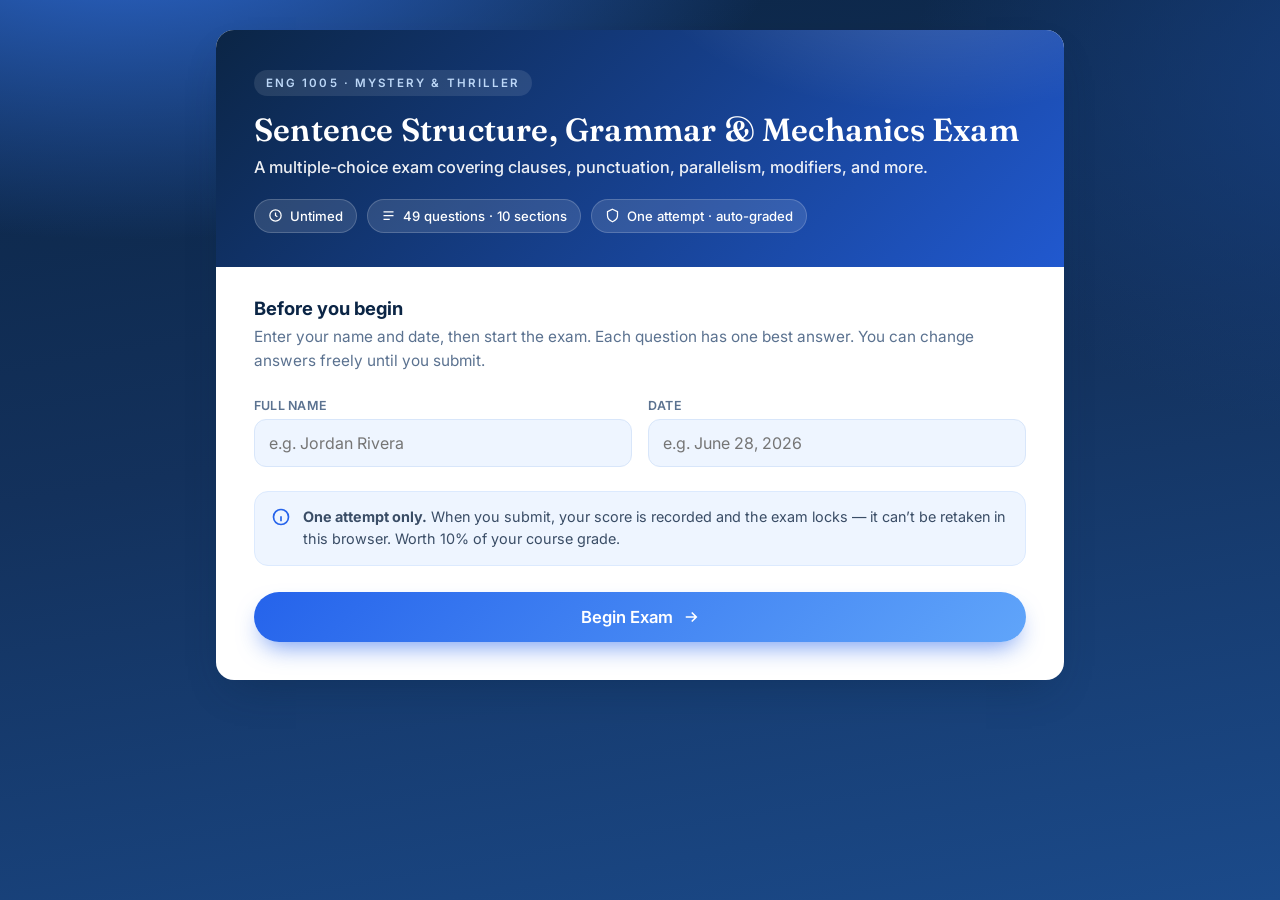
==== commit 4a5220aa: "Redesign web exam: start screen, progress bar, score ring, review mode Co-Authored-By: Claude Opus 4" ====
--- a/grammar-exam.html
+++ b/grammar-exam.html
@@ -4,170 +4,314 @@
 <meta charset="UTF-8">
 <meta name="viewport" content="width=device-width, initial-scale=1.0">
 <title>ENG 1005 · Grammar &amp; Mechanics Exam</title>
+<link rel="preconnect" href="https://fonts.googleapis.com">
+<link rel="preconnect" href="https://fonts.gstatic.com" crossorigin>
+<link href="https://fonts.googleapis.com/css2?family=Inter:wght@400;500;600;700;800&family=Fraunces:opsz,wght@9..144,500;9..144,600&display=swap" rel="stylesheet">
 <style>
   :root{
-    --blue-900:#0a2540;
-    --blue-800:#10355c;
-    --blue-700:#1b4f8a;
-    --blue-600:#2563b0;
-    --blue-500:#3a7bd5;
-    --blue-300:#9cc3ef;
-    --blue-100:#e7f0fb;
-    --blue-50:#f3f8ff;
-    --ink:#13243a;
-    --good:#1f8a4c;
-    --good-bg:#e6f6ec;
-    --bad:#c0392b;
-    --bad-bg:#fdecea;
+    --navy:#0b2545;
+    --navy-2:#13315c;
+    --blue:#1f6feb;
+    --blue-600:#2563eb;
+    --blue-500:#3b82f6;
+    --blue-400:#60a5fa;
+    --sky:#bcd7f7;
+    --ice:#eef5ff;
+    --ice-2:#dceafe;
+    --ink:#0f1f33;
+    --muted:#5b7290;
+    --line:#d8e6fa;
+    --good:#15803d;
+    --good-bg:#e7f7ec;
+    --good-line:#79c894;
+    --bad:#c2382c;
+    --bad-bg:#fdeceb;
+    --bad-line:#eb9b94;
+    --card:#ffffff;
+    --shadow:0 18px 40px -18px rgba(11,37,69,.45);
+    --shadow-sm:0 6px 18px -8px rgba(11,37,69,.35);
+    --radius:18px;
   }
   *{box-sizing:border-box;}
+  html{scroll-behavior:smooth;}
   body{
     margin:0;
-    font-family:"Segoe UI",system-ui,-apple-system,Roboto,Helvetica,Arial,sans-serif;
-    background:linear-gradient(160deg,var(--blue-50),#dbe9fb);
+    font-family:"Inter",system-ui,-apple-system,Segoe UI,Roboto,Helvetica,Arial,sans-serif;
     color:var(--ink);
-    line-height:1.5;
-    padding:24px 14px 80px;
-  }
-  .wrap{max-width:860px;margin:0 auto;}
-  header.exam{
-    background:linear-gradient(135deg,var(--blue-800),var(--blue-600));
+    background:
+      radial-gradient(1200px 600px at 10% -10%, #2f6bd6 0%, transparent 55%),
+      radial-gradient(1000px 700px at 110% 10%, #163e7d 0%, transparent 50%),
+      linear-gradient(170deg,#0b2545 0%,#13315c 45%,#1b4a8a 100%);
+    background-attachment:fixed;
+    min-height:100vh;
+    -webkit-font-smoothing:antialiased;
+  }
+  .shell{max-width:880px;margin:0 auto;padding:30px 16px 90px;}
+
+  /* ---------- Cards / panels ---------- */
+  .panel{
+    background:var(--card);
+    border-radius:var(--radius);
+    box-shadow:var(--shadow);
+    overflow:hidden;
+  }
+  .hero{
+    position:relative;
+    padding:40px 38px 34px;
+    background:linear-gradient(135deg,var(--navy) 0%,var(--blue-600) 120%);
     color:#fff;
-    border-radius:16px;
-    padding:28px 30px;
-    box-shadow:0 10px 30px rgba(16,53,92,.25);
-  }
-  header.exam h1{margin:0 0 4px;font-size:1.45rem;letter-spacing:.3px;}
-  header.exam h2{margin:0 0 14px;font-size:1.05rem;font-weight:500;opacity:.95;}
-  header.exam p.meta{margin:0;font-size:.9rem;opacity:.9;}
-  .namebar{
-    display:flex;flex-wrap:wrap;gap:14px;margin-top:18px;
-  }
-  .namebar label{font-size:.85rem;display:flex;flex-direction:column;gap:4px;flex:1 1 200px;}
-  .namebar input{
-    border:none;border-radius:8px;padding:9px 11px;font-size:.95rem;
-  }
-  .directions{
-    background:var(--blue-100);
-    border-left:5px solid var(--blue-500);
-    border-radius:8px;
-    padding:12px 16px;
-    margin:22px 0;
-    font-size:.92rem;
-  }
-  section.qsec{
-    background:#fff;
-    border-radius:14px;
-    padding:20px 24px;
-    margin:18px 0;
-    box-shadow:0 4px 14px rgba(16,53,92,.08);
-    border:1px solid #dce8f6;
-  }
-  section.qsec h3{
-    color:var(--blue-700);
-    border-bottom:2px solid var(--blue-100);
-    padding-bottom:8px;margin:0 0 6px;font-size:1.1rem;
-  }
-  section.qsec .secdir{font-size:.88rem;color:#46586e;margin:0 0 14px;}
-  .q{margin:16px 0;padding:14px 16px;border-radius:10px;background:var(--blue-50);border:1px solid #e2edfa;}
-  .q .stem{font-weight:600;margin-bottom:10px;}
-  .q .stem .num{color:var(--blue-600);}
-  .opts{display:flex;flex-direction:column;gap:7px;}
+  }
+  .hero::after{
+    content:"";position:absolute;inset:0;
+    background:radial-gradient(420px 220px at 85% -30%,rgba(255,255,255,.18),transparent 70%);
+    pointer-events:none;
+  }
+  .eyebrow{
+    display:inline-block;font-size:.72rem;letter-spacing:.18em;text-transform:uppercase;
+    font-weight:600;color:var(--sky);background:rgba(255,255,255,.1);
+    padding:6px 12px;border-radius:999px;margin-bottom:16px;
+  }
+  .hero h1{
+    font-family:"Fraunces","Inter",serif;
+    font-weight:600;font-size:2rem;line-height:1.15;margin:0 0 8px;letter-spacing:.2px;
+  }
+  .hero p.sub{margin:0;font-size:1.02rem;opacity:.92;font-weight:500;}
+  .pill-row{display:flex;flex-wrap:wrap;gap:10px;margin-top:22px;}
+  .pill{
+    display:inline-flex;align-items:center;gap:7px;font-size:.82rem;font-weight:500;
+    background:rgba(255,255,255,.12);border:1px solid rgba(255,255,255,.18);
+    padding:8px 13px;border-radius:999px;
+  }
+  .pill svg{width:15px;height:15px;}
+
+  /* ---------- Start screen ---------- */
+  .start-body{padding:30px 38px 38px;}
+  .start-body h2{font-size:1.15rem;margin:0 0 6px;color:var(--navy);}
+  .start-body .lead{color:var(--muted);margin:0 0 24px;font-size:.96rem;line-height:1.6;}
+  .field-grid{display:grid;grid-template-columns:1fr 1fr;gap:16px;margin-bottom:8px;}
+  @media(max-width:560px){.field-grid{grid-template-columns:1fr;}}
+  .field label{display:block;font-size:.78rem;font-weight:600;color:var(--muted);margin-bottom:6px;letter-spacing:.02em;text-transform:uppercase;}
+  .field input{
+    width:100%;border:1.6px solid var(--line);border-radius:12px;padding:13px 14px;
+    font-size:1rem;font-family:inherit;color:var(--ink);background:var(--ice);transition:.15s;
+  }
+  .field input:focus{outline:none;border-color:var(--blue-500);background:#fff;box-shadow:0 0 0 4px rgba(59,130,246,.15);}
+  .note{
+    display:flex;gap:12px;align-items:flex-start;margin:24px 0 26px;padding:14px 16px;
+    background:var(--ice);border:1px solid var(--ice-2);border-radius:14px;font-size:.9rem;color:#3a4d66;line-height:1.55;
+  }
+  .note svg{flex:0 0 auto;width:20px;height:20px;color:var(--blue-600);margin-top:1px;}
+
+  /* ---------- Buttons ---------- */
+  .btn{
+    appearance:none;border:none;cursor:pointer;font-family:inherit;font-weight:600;
+    border-radius:999px;transition:.16s;display:inline-flex;align-items:center;justify-content:center;gap:9px;
+  }
+  .btn-primary{
+    background:linear-gradient(135deg,var(--blue-600),var(--blue-400));
+    color:#fff;font-size:1.04rem;padding:15px 34px;
+    box-shadow:0 12px 24px -8px rgba(37,99,235,.65);
+  }
+  .btn-primary:hover{transform:translateY(-2px);box-shadow:0 16px 30px -8px rgba(37,99,235,.7);}
+  .btn-primary:active{transform:translateY(0);}
+  .btn-primary:disabled{background:#9fb4d4;cursor:not-allowed;box-shadow:none;transform:none;}
+  .btn-block{width:100%;}
+  .btn-ghost{
+    background:#fff;color:var(--blue-600);border:1.6px solid var(--line);font-size:.92rem;padding:11px 22px;
+  }
+  .btn-ghost:hover{border-color:var(--blue-400);background:var(--ice);}
+
+  /* ---------- Sticky progress ---------- */
+  .topbar{
+    position:sticky;top:0;z-index:40;backdrop-filter:blur(10px);
+    background:rgba(255,255,255,.86);border-bottom:1px solid var(--line);
+    box-shadow:var(--shadow-sm);border-radius:14px;margin-bottom:18px;padding:12px 18px;
+    display:flex;align-items:center;gap:16px;
+  }
+  .topbar .who{font-weight:600;font-size:.9rem;color:var(--navy);white-space:nowrap;overflow:hidden;text-overflow:ellipsis;max-width:38%;}
+  .track{flex:1;height:9px;border-radius:999px;background:var(--ice-2);overflow:hidden;}
+  .track > span{display:block;height:100%;width:0;border-radius:999px;background:linear-gradient(90deg,var(--blue-600),var(--blue-400));transition:width .35s ease;}
+  .count{font-size:.84rem;font-weight:600;color:var(--muted);white-space:nowrap;}
+
+  /* ---------- Sections & questions ---------- */
+  .qsec{margin:16px 0;}
+  .sec-head{display:flex;align-items:center;gap:12px;margin:26px 4px 12px;}
+  .sec-badge{
+    flex:0 0 auto;width:34px;height:34px;border-radius:10px;display:grid;place-items:center;
+    background:linear-gradient(135deg,var(--navy),var(--blue-600));color:#fff;font-weight:700;font-family:"Fraunces",serif;
+  }
+  .sec-head h3{margin:0;color:#fff;font-size:1.08rem;font-weight:600;}
+  .sec-head .sec-dir{display:none;}
+  .sec-dir-card{
+    background:rgba(255,255,255,.92);border-left:4px solid var(--blue-500);border-radius:0 12px 12px 0;
+    padding:11px 16px;margin:0 0 14px;font-size:.9rem;color:#3a4d66;line-height:1.55;
+  }
+  .passage{
+    background:#fff;border:1px solid var(--line);border-left:4px solid var(--blue-500);
+    border-radius:0 12px 12px 0;padding:14px 18px;margin:0 0 16px;font-style:italic;color:#33485f;line-height:1.6;box-shadow:var(--shadow-sm);
+  }
+  .q{
+    background:var(--card);border:1px solid var(--line);border-radius:16px;
+    padding:18px 20px;margin:12px 0;box-shadow:var(--shadow-sm);transition:.18s;
+    scroll-margin-top:90px;
+  }
+  .q.answered{border-color:var(--blue-400);}
+  .stem{font-weight:600;font-size:1rem;margin-bottom:14px;line-height:1.5;display:flex;gap:10px;}
+  .stem .num{
+    flex:0 0 auto;min-width:26px;height:26px;padding:0 7px;border-radius:8px;background:var(--ice-2);color:var(--blue-600);
+    font-size:.85rem;font-weight:700;display:inline-grid;place-items:center;
+  }
+  .opts{display:flex;flex-direction:column;gap:9px;}
   .opt{
-    display:flex;gap:10px;align-items:flex-start;
-    padding:9px 12px;border-radius:8px;border:1.5px solid #d3e2f5;
-    background:#fff;cursor:pointer;transition:.12s;font-size:.95rem;
-  }
-  .opt:hover{border-color:var(--blue-500);background:var(--blue-50);}
-  .opt input{margin-top:3px;accent-color:var(--blue-600);}
-  .opt .ltr{font-weight:700;color:var(--blue-700);}
-  .opt.correct{background:var(--good-bg);border-color:var(--good);}
-  .opt.wrong{background:var(--bad-bg);border-color:var(--bad);}
+    display:flex;gap:13px;align-items:center;padding:12px 15px;border-radius:12px;
+    border:1.6px solid var(--line);background:#fff;cursor:pointer;transition:.14s;font-size:.97rem;line-height:1.45;
+  }
+  .opt:hover{border-color:var(--blue-400);background:var(--ice);}
+  .opt input{position:absolute;opacity:0;pointer-events:none;}
+  .opt .marker{
+    flex:0 0 auto;width:26px;height:26px;border-radius:50%;border:2px solid var(--sky);
+    display:grid;place-items:center;font-weight:700;font-size:.8rem;color:var(--blue-600);background:#fff;transition:.14s;
+  }
+  .opt.sel{border-color:var(--blue-500);background:linear-gradient(0deg,var(--ice),#fff);box-shadow:0 0 0 3px rgba(59,130,246,.13);}
+  .opt.sel .marker{background:var(--blue-600);border-color:var(--blue-600);color:#fff;}
+  .opt .txt{flex:1;}
+  /* graded states */
+  .opt.correct{border-color:var(--good-line);background:var(--good-bg);}
+  .opt.correct .marker{background:var(--good);border-color:var(--good);color:#fff;}
+  .opt.wrong{border-color:var(--bad-line);background:var(--bad-bg);}
+  .opt.wrong .marker{background:var(--bad);border-color:var(--bad);color:#fff;}
   .opt.locked{cursor:default;}
-  .opt.locked:hover{border-color:#d3e2f5;background:#fff;}
-  .opt.locked.correct:hover{background:var(--good-bg);border-color:var(--good);}
-  .opt.locked.wrong:hover{background:var(--bad-bg);border-color:var(--bad);}
-  blockquote.passage{
-    background:#fff;border-left:4px solid var(--blue-400,#5b93d6);
-    margin:0 0 14px;padding:12px 16px;border-radius:8px;font-style:italic;
-    border:1px solid #dce8f6;border-left:4px solid var(--blue-500);
-  }
-  .actions{text-align:center;margin:30px 0 10px;}
-  button#submit{
-    background:linear-gradient(135deg,var(--blue-600),var(--blue-500));
-    color:#fff;border:none;border-radius:30px;padding:14px 40px;
-    font-size:1.05rem;font-weight:600;cursor:pointer;letter-spacing:.4px;
-    box-shadow:0 6px 18px rgba(37,99,176,.4);transition:.15s;
-  }
-  button#submit:hover{transform:translateY(-1px);box-shadow:0 8px 22px rgba(37,99,176,.5);}
-  button#submit:disabled{background:#9fb4cc;cursor:not-allowed;box-shadow:none;transform:none;}
-  .result{
-    display:none;text-align:center;border-radius:16px;padding:26px;margin:18px 0;
-    background:linear-gradient(135deg,var(--blue-800),var(--blue-600));color:#fff;
-    box-shadow:0 10px 30px rgba(16,53,92,.3);
-  }
-  .result.show{display:block;}
-  .result .score{font-size:3rem;font-weight:800;margin:6px 0;}
-  .result .detail{font-size:1rem;opacity:.95;}
-  .result .name{font-size:1.05rem;font-weight:600;margin-bottom:6px;}
-  .banner{
-    display:none;background:var(--blue-100);border:1px solid var(--blue-300);
-    color:var(--blue-800);border-radius:10px;padding:14px 18px;margin:18px 0;
-    font-size:.95rem;text-align:center;
-  }
-  .banner.show{display:block;}
-  .warn{color:var(--bad);font-size:.85rem;text-align:center;margin-top:10px;min-height:1.1em;}
-  footer{text-align:center;font-size:.78rem;color:#5b6e85;margin-top:30px;}
+  .opt.locked:hover{background:#fff;}
+  .opt.locked.correct:hover{background:var(--good-bg);}
+  .opt.locked.wrong:hover{background:var(--bad-bg);}
+  .opt .tag{margin-left:auto;font-size:.72rem;font-weight:700;letter-spacing:.04em;text-transform:uppercase;padding:3px 9px;border-radius:999px;}
+  .opt.correct .tag{background:var(--good);color:#fff;}
+  .opt.wrong .tag{background:var(--bad);color:#fff;}
+
+  .submit-wrap{text-align:center;margin:34px 0 6px;}
+  .warn{color:#ffd9d4;font-size:.9rem;text-align:center;margin-top:14px;min-height:1.2em;font-weight:500;}
+
+  /* ---------- Result ---------- */
+  .result-head{padding:38px 38px 30px;text-align:center;background:linear-gradient(135deg,var(--navy),var(--blue-600));color:#fff;position:relative;}
+  .ring-wrap{width:170px;height:170px;margin:6px auto 18px;position:relative;}
+  .ring-wrap svg{transform:rotate(-90deg);}
+  .ring-bg{fill:none;stroke:rgba(255,255,255,.22);stroke-width:14;}
+  .ring-fg{fill:none;stroke:#fff;stroke-width:14;stroke-linecap:round;transition:stroke-dashoffset 1.1s cubic-bezier(.2,.8,.25,1);}
+  .ring-label{position:absolute;inset:0;display:flex;flex-direction:column;align-items:center;justify-content:center;}
+  .ring-label .pct{font-size:2.5rem;font-weight:800;line-height:1;font-family:"Fraunces",serif;}
+  .ring-label .pct small{font-size:1.3rem;font-weight:700;}
+  .ring-label .lbl{font-size:.74rem;letter-spacing:.16em;text-transform:uppercase;opacity:.85;margin-top:5px;}
+  .result-head .who{font-size:1.05rem;font-weight:600;margin-bottom:2px;}
+  .result-head .meta{font-size:.92rem;opacity:.9;}
+  .result-head .grade-word{display:inline-block;margin-top:14px;font-size:.82rem;font-weight:700;letter-spacing:.05em;text-transform:uppercase;background:rgba(255,255,255,.16);border:1px solid rgba(255,255,255,.25);padding:7px 16px;border-radius:999px;}
+  .breakdown{padding:24px 30px 8px;}
+  .breakdown h4{margin:0 0 14px;font-size:.78rem;letter-spacing:.12em;text-transform:uppercase;color:var(--muted);}
+  .brow{display:flex;align-items:center;gap:12px;padding:9px 0;border-bottom:1px solid var(--ice-2);}
+  .brow:last-child{border-bottom:none;}
+  .brow .bname{flex:1;font-size:.9rem;font-weight:500;color:var(--ink);}
+  .brow .bbar{flex:0 0 120px;height:7px;border-radius:999px;background:var(--ice-2);overflow:hidden;}
+  .brow .bbar > span{display:block;height:100%;border-radius:999px;background:linear-gradient(90deg,var(--blue-600),var(--blue-400));}
+  .brow .bscore{flex:0 0 54px;text-align:right;font-size:.86rem;font-weight:700;color:var(--navy);}
+  .result-actions{padding:18px 30px 30px;display:flex;gap:12px;justify-content:center;flex-wrap:wrap;}
+
+  .lock-banner{
+    display:flex;gap:12px;align-items:center;background:rgba(255,255,255,.93);border:1px solid var(--sky);
+    border-radius:14px;padding:14px 18px;margin-bottom:18px;color:var(--navy);font-size:.94rem;box-shadow:var(--shadow-sm);
+  }
+  .lock-banner svg{flex:0 0 auto;width:22px;height:22px;color:var(--blue-600);}
+
+  footer{text-align:center;font-size:.8rem;color:rgba(255,255,255,.6);margin-top:34px;}
+  .hidden{display:none !important;}
+  .fade-in{animation:fade .45s ease both;}
+  @keyframes fade{from{opacity:0;transform:translateY(8px);}to{opacity:1;transform:none;}}
 </style>
 </head>
 <body>
-<div class="wrap">
-
-  <header class="exam">
-    <h1>ENG 1005 · Writing About Mystery and Thriller</h1>
-    <h2>Sentence Structure, Grammar, and Mechanics Exam</h2>
-    <p class="meta">Worth 10% of your course grade · graded as a percentage · one attempt only</p>
-    <div class="namebar">
-      <label>Name
-        <input type="text" id="studentName" placeholder="Your full name" autocomplete="off">
-      </label>
-      <label>Date
-        <input type="text" id="examDate" placeholder="Today's date" autocomplete="off">
-      </label>
+<div class="shell">
+
+  <!-- ===================== START SCREEN ===================== -->
+  <div id="screen-start" class="panel fade-in">
+    <div class="hero">
+      <span class="eyebrow">ENG 1005 · Mystery &amp; Thriller</span>
+      <h1>Sentence Structure, Grammar &amp; Mechanics Exam</h1>
+      <p class="sub">A multiple-choice exam covering clauses, punctuation, parallelism, modifiers, and more.</p>
+      <div class="pill-row">
+        <span class="pill"><svg viewBox="0 0 24 24" fill="none" stroke="currentColor" stroke-width="2"><circle cx="12" cy="12" r="9"/><path d="M12 7v5l3 2"/></svg> Untimed</span>
+        <span class="pill"><svg viewBox="0 0 24 24" fill="none" stroke="currentColor" stroke-width="2"><path d="M4 6h16M4 12h16M4 18h10"/></svg> 49 questions · 10 sections</span>
+        <span class="pill"><svg viewBox="0 0 24 24" fill="none" stroke="currentColor" stroke-width="2"><path d="M12 2l8 4v6c0 5-3.5 8-8 10-4.5-2-8-5-8-10V6z"/></svg> One attempt · auto-graded</span>
+      </div>
     </div>
-  </header>
-
-  <div class="banner" id="lockBanner"></div>
-
-  <div class="directions">
-    <strong>Directions:</strong> Each question has one best answer. Select the letter of the correct
-    choice. Read every option before answering. When you are finished, click <em>Submit Exam</em>.
-    <strong>You may only take this exam once</strong> — once you submit, your score is recorded and
-    the exam will lock.
+    <div class="start-body">
+      <div id="lock-on-start"></div>
+      <h2>Before you begin</h2>
+      <p class="lead">Enter your name and date, then start the exam. Each question has one best answer. You can change answers freely until you submit.</p>
+      <div class="field-grid">
+        <div class="field"><label for="studentName">Full name</label><input id="studentName" type="text" placeholder="e.g. Jordan Rivera" autocomplete="off"></div>
+        <div class="field"><label for="examDate">Date</label><input id="examDate" type="text" placeholder="e.g. June 28, 2026" autocomplete="off"></div>
+      </div>
+      <div class="note">
+        <svg viewBox="0 0 24 24" fill="none" stroke="currentColor" stroke-width="2"><circle cx="12" cy="12" r="9"/><path d="M12 8h.01M11 12h1v4h1"/></svg>
+        <span><strong>One attempt only.</strong> When you submit, your score is recorded and the exam locks — it can’t be retaken in this browser. Worth 10% of your course grade.</span>
+      </div>
+      <button id="beginBtn" class="btn btn-primary btn-block">Begin Exam
+        <svg viewBox="0 0 24 24" width="18" height="18" fill="none" stroke="currentColor" stroke-width="2.2"><path d="M5 12h14M13 6l6 6-6 6"/></svg>
+      </button>
+    </div>
   </div>
 
-  <form id="examForm"></form>
-
-  <div class="warn" id="warn"></div>
-  <div class="actions">
-    <button type="button" id="submit">Submit Exam</button>
+  <!-- ===================== EXAM SCREEN ===================== -->
+  <div id="screen-exam" class="hidden">
+    <div class="topbar">
+      <span class="who" id="barWho">Exam in progress</span>
+      <div class="track"><span id="trackFill"></span></div>
+      <span class="count" id="barCount">0 / 0</span>
+    </div>
+    <form id="examForm"></form>
+    <div class="warn" id="warn"></div>
+    <div class="submit-wrap">
+      <button type="button" id="submitBtn" class="btn btn-primary">Submit Exam
+        <svg viewBox="0 0 24 24" width="18" height="18" fill="none" stroke="currentColor" stroke-width="2.2"><path d="M20 6L9 17l-5-5"/></svg>
+      </button>
+    </div>
+    <footer>ENG 1005 · Writing About Mystery &amp; Thriller</footer>
   </div>
 
-  <div class="result" id="result">
-    <div class="name" id="resName"></div>
-    <div>Your Score</div>
-    <div class="score" id="resScore"></div>
-    <div class="detail" id="resDetail"></div>
+  <!-- ===================== RESULT SCREEN ===================== -->
+  <div id="screen-result" class="hidden">
+    <div class="lock-banner" id="resultLock">
+      <svg viewBox="0 0 24 24" fill="none" stroke="currentColor" stroke-width="2"><rect x="4" y="10" width="16" height="11" rx="2"/><path d="M8 10V7a4 4 0 0 1 8 0v3"/></svg>
+      <span>Your exam has been submitted and recorded. It cannot be retaken in this browser.</span>
+    </div>
+    <div class="panel fade-in">
+      <div class="result-head">
+        <div class="who" id="resWho"></div>
+        <div class="meta" id="resMeta"></div>
+        <div class="ring-wrap">
+          <svg width="170" height="170" viewBox="0 0 170 170">
+            <circle class="ring-bg" cx="85" cy="85" r="74"/>
+            <circle class="ring-fg" id="ringFg" cx="85" cy="85" r="74"/>
+          </svg>
+          <div class="ring-label"><div class="pct" id="resPct">0<small>%</small></div><div class="lbl">Score</div></div>
+        </div>
+        <div class="grade-word" id="resGrade"></div>
+      </div>
+      <div class="breakdown">
+        <h4>Section breakdown</h4>
+        <div id="breakdown"></div>
+      </div>
+      <div class="result-actions">
+        <button class="btn btn-ghost" id="reviewBtn">Review my answers</button>
+      </div>
+    </div>
+    <footer>ENG 1005 · Writing About Mystery &amp; Thriller</footer>
   </div>
 
-  <footer>ENG 1005 &middot; Mystery &amp; Thriller &middot; Grammar &amp; Mechanics Exam</footer>
 </div>
 
 <script>
-// ---- Exam data. Each question: section, stem, options[], answer index (0=A,1=B,...) ----
 const EXAM = [
- {title:"Section A — Sentence Grammar (10%)",
-  dir:"For each word group, choose whether it is an independent clause (IC) — a complete thought that can stand alone — or a subordinate clause (SC) — a dependent thought that cannot stand alone.",
+ {title:"Sentence Grammar",letter:"A",
+  dir:"Choose whether each word group is an independent clause (IC) — a complete thought that can stand alone — or a subordinate clause (SC) — a dependent thought that cannot.",
   q:[
    {s:"When the detective examined the muddy footprints",o:["Independent clause (IC)","Subordinate clause (SC)"],a:1},
    {s:"The butler had vanished before midnight",o:["Independent clause (IC)","Subordinate clause (SC)"],a:0},
@@ -175,7 +319,7 @@
    {s:"Three guests refused to leave the locked study",o:["Independent clause (IC)","Subordinate clause (SC)"],a:0},
    {s:"Although the alibi seemed airtight",o:["Independent clause (IC)","Subordinate clause (SC)"],a:1}
  ]},
- {title:"Section B — Sentence Fragments (10%)",
+ {title:"Sentence Fragments",letter:"B",
   dir:"Choose the answer that correctly labels the item and, if it is a fragment, gives the best complete sentence.",
   q:[
    {s:"Hiding in the shadows near the conservatory.",o:["Complete sentence; no change needed.","Fragment → The killer was hiding in the shadows near the conservatory.","Fragment → Hiding in the shadows. Near the conservatory.","Fragment → Hiding in the shadows near the conservatory, quietly."],a:1},
@@ -184,7 +328,7 @@
    {s:"Because no one had heard the gunshot.",o:["Complete sentence; no change needed.","Fragment → Because no one had heard the gunshot, the body lay undiscovered for hours.","Fragment → Because no one had heard the gunshot at all.","Fragment → No one. Because they had not heard the gunshot."],a:1},
    {s:"A single clue remained on the desk.",o:["Complete sentence; no change needed.","Fragment → A single clue. Remaining on the desk.","Fragment → Although a single clue remained on the desk.","Fragment → A single clue remaining on the desk."],a:0}
  ]},
- {title:"Section C — Comma Splices and Fused Sentences (10%)",
+ {title:"Comma Splices &amp; Fused Sentences",letter:"C",
   dir:"Choose the answer that correctly labels the error — comma splice (CS) or fused/run-on (FS) — and gives a correct revision.",
   q:[
    {s:"The lights went out, no one screamed.",o:["Comma splice → The lights went out, but no one screamed.","Fused sentence → The lights went out no one screamed.","Comma splice → The lights went out, no one, screamed.","Correct as written."],a:0},
@@ -193,7 +337,7 @@
    {s:"The note was unsigned, it pointed to an inside job.",o:["Comma splice → The note was unsigned, but it pointed to an inside job.","Fused sentence → The note was unsigned it pointed to an inside job.","Comma splice → The note was unsigned it, pointed to an inside job.","Correct as written."],a:0},
    {s:"Detective Stone reread the letter then she called the station.",o:["Comma splice → Detective Stone reread the letter, then she called the station.","Fused sentence → Detective Stone reread the letter; then she called the station.","Fused sentence → Detective Stone reread the letter then, she called the station.","Correct as written."],a:1}
  ]},
- {title:"Section D — Commas (10%)",
+ {title:"Commas",letter:"D",
   dir:"Choose the sentence with commas placed correctly.",
   q:[
    {s:"",o:["After the storm passed, the investigators returned to the cliff house.","After the storm, passed the investigators returned to the cliff house.","After the storm passed the investigators, returned to the cliff house.","After, the storm passed the investigators returned to the cliff house."],a:0},
@@ -202,7 +346,7 @@
    {s:"",o:["Agatha Christie who wrote And Then There Were None, mastered the locked-room puzzle.","Agatha Christie, who wrote And Then There Were None, mastered the locked-room puzzle.","Agatha Christie, who wrote And Then There Were None mastered the locked-room puzzle.","Agatha Christie who wrote, And Then There Were None, mastered the locked-room puzzle."],a:1},
    {s:"",o:["The maid found a torn ticket, a broken watch, and a bloody glove.","The maid found a torn ticket a broken watch, and a bloody glove.","The maid found, a torn ticket, a broken watch, and a bloody glove.","The maid found a torn ticket, a broken watch and, a bloody glove."],a:0}
  ]},
- {title:"Section E — Semicolons and Colons (10%)",
+ {title:"Semicolons &amp; Colons",letter:"E",
   dir:"Choose the correctly punctuated version of each sentence.",
   q:[
    {s:"",o:["The evidence was overwhelming, the jury deliberated for only an hour.","The evidence was overwhelming; the jury deliberated for only an hour.","The evidence was overwhelming: the jury deliberated for only an hour.","The evidence was overwhelming the jury; deliberated for only an hour."],a:1},
@@ -211,14 +355,14 @@
    {s:"",o:["The first clue was subtle; however, no one noticed it.","The first clue was subtle, however no one noticed it.","The first clue was subtle: however, no one noticed it.","The first clue was subtle however; no one noticed it."],a:0},
    {s:"",o:["She packed her kit; a magnifying glass, gloves, and a worn notebook.","She packed her kit: a magnifying glass, gloves, and a worn notebook.","She packed her kit, a magnifying glass, gloves, and a worn notebook.","She packed: her kit a magnifying glass, gloves, and a worn notebook."],a:1}
  ]},
- {title:"Section F — Coordination and Subordination (10%)",
+ {title:"Coordination &amp; Subordination",letter:"F",
   dir:"Choose the answer that combines the two sentences into ONE smooth, correctly punctuated sentence.",
   q:[
    {s:"The window was locked. The intruder still got in.",o:["Although the window was locked, the intruder still got in.","The window was locked the intruder still got in.","The window was locked, the intruder still got in.","The window was locked, so the intruder still got in."],a:0},
    {s:"The alarm failed. The night guard had fallen asleep.",o:["The alarm failed, the night guard had fallen asleep.","The alarm failed because the night guard had fallen asleep.","The alarm failed the night guard had fallen asleep.","The alarm failed, although the night guard had fallen asleep, too."],a:1},
    {s:"The letter arrived on Monday. It changed the entire case.",o:["The letter arrived on Monday it changed the entire case.","The letter arrived on Monday, it changed the entire case.","The letter, which arrived on Monday, changed the entire case.","The letter arrived on Monday, so changing the entire case."],a:2}
  ]},
- {title:"Section G — Parallelism (10%)",
+ {title:"Parallelism",letter:"G",
   dir:"Choose the sentence with correct parallel structure.",
   q:[
    {s:"",o:["The detective was clever, observant, and acted with caution.","The detective was clever, observant, and cautious.","The detective was clever, observing, and acted with caution.","The detective was a clever, observant, and acted cautiously."],a:1},
@@ -226,7 +370,7 @@
    {s:"",o:["The plan required patience, courage, and being lucky.","The plan required patience, courage, and luck.","The plan required patience, to be brave, and luck.","The plan required being patient, courage, and luck."],a:1},
    {s:"",o:["He not only forged the will but also was hiding the body.","He not only forged the will but also hid the body.","He not only forging the will but also hid the body.","He not only forged the will but also the body was hidden."],a:1}
  ]},
- {title:"Section H — Misplaced and Dangling Modifiers (10%)",
+ {title:"Misplaced &amp; Dangling Modifiers",letter:"H",
   dir:"Choose the sentence in which the modifier is placed correctly and the meaning is clear.",
   q:[
    {s:"",o:["Covered in dust, the detective found the old diary.","The detective found the old diary, which was covered in dust.","Covered in dust, the old diary was found by the detective who was clean.","The detective found, covered in dust, the old diary by herself."],a:1},
@@ -234,7 +378,7 @@
    {s:"",o:["Running down the corridor, the lights suddenly went out.","As she ran down the corridor, the lights suddenly went out.","Running down the corridor, suddenly the lights went out.","The lights, running down the corridor, suddenly went out."],a:1},
    {s:"",o:["We almost solved every clue in the file.","We solved almost every clue in the file.","We almost solved every clue in the file almost.","Almost we solved every clue in the file."],a:1}
  ]},
- {title:"Section I — Agreement and Pronoun Case (10%)",
+ {title:"Agreement &amp; Pronoun Case",letter:"I",
   dir:"Choose the correct word to complete each sentence.",
   q:[
    {s:"Each of the suspects ______ an alibi.",o:["has","have"],a:0},
@@ -244,7 +388,7 @@
    {s:"The detective handed the file to Watson and ______.",o:["I","me"],a:1},
    {s:"Everyone must account for ______ whereabouts.",o:["his or her","their"],a:0}
  ]},
- {title:"Section J — Editing Passage (10%)",
+ {title:"Editing Passage",letter:"J",
   dir:"Read the original paragraph, then answer the questions about how to correct it.",
   passage:"The storm had knocked out the power, the guests gathered in the candlelit parlor. Each of them were nervous. Sitting in the corner the detective watched everyone carefully. She noticed a torn glove a muddy boot and footprints leading to the library. Which seemed important. The host insisted that no one leave however the front door stood wide open.",
   q:[
@@ -258,132 +402,178 @@
  ]}
 ];
 
-const STORAGE_KEY = "eng1005_grammar_exam_result_v1";
-const LETTERS = ["A","B","C","D","E"];
-let qIndex = 0;
-const qMeta = []; // {sec, num, answer, name}
-
-// ---- Render exam ----
-const form = document.getElementById("examForm");
-EXAM.forEach(sec=>{
-  const secEl = document.createElement("section");
-  secEl.className = "qsec";
-  const h = document.createElement("h3");
-  h.textContent = sec.title;
-  secEl.appendChild(h);
-  if(sec.dir){const d=document.createElement("p");d.className="secdir";d.textContent=sec.dir;secEl.appendChild(d);}
-  if(sec.passage){const bq=document.createElement("blockquote");bq.className="passage";bq.textContent=sec.passage;secEl.appendChild(bq);}
+const STORAGE_KEY="eng1005_grammar_exam_result_v2";
+const LETTERS=["A","B","C","D","E"];
+const $=id=>document.getElementById(id);
+const esc=t=>(t==null?"":String(t)).replace(/&amp;/g,"&").replace(/&/g,"&amp;").replace(/</g,"&lt;").replace(/>/g,"&gt;");
+
+const qMeta=[]; // {name, answer, secIdx}
+let total=0;
+
+// ---------- Build the exam form ----------
+const form=$("examForm");
+let qi=0;
+EXAM.forEach((sec,si)=>{
+  const wrap=document.createElement("section");wrap.className="qsec";
+  wrap.innerHTML='<div class="sec-head"><span class="sec-badge">'+sec.letter+'</span><h3>Section '+sec.letter+' — '+sec.title+'</h3></div>';
+  if(sec.dir){const d=document.createElement("div");d.className="sec-dir-card";d.innerHTML=sec.dir;wrap.appendChild(d);}
+  if(sec.passage){const p=document.createElement("blockquote");p.className="passage";p.textContent=sec.passage;wrap.appendChild(p);}
   sec.q.forEach((q,i)=>{
-    const name = "q"+qIndex;
-    qMeta.push({answer:q.a,name:name});
-    const qEl = document.createElement("div");
-    qEl.className="q";qEl.id="block_"+name;
-    const stem = document.createElement("div");
-    stem.className="stem";
-    stem.innerHTML = '<span class="num">'+(i+1)+'.</span> '+escapeHtml(q.s);
-    qEl.appendChild(stem);
-    const opts = document.createElement("div");
-    opts.className="opts";
-    q.o.forEach((optText,oi)=>{
-      const lbl = document.createElement("label");
-      lbl.className="opt";lbl.dataset.idx=oi;
-      lbl.innerHTML='<input type="radio" name="'+name+'" value="'+oi+'">'
-        +'<span class="ltr">'+LETTERS[oi]+'.</span>'
-        +'<span class="txt">'+escapeHtml(optText)+'</span>';
-      opts.appendChild(lbl);
+    const name="q"+qi;qMeta.push({name:name,answer:q.a,secIdx:si});
+    const card=document.createElement("div");card.className="q";card.id="block_"+name;
+    let html='<div class="stem"><span class="num">'+(i+1)+'</span><span>'+(q.s?esc(q.s):'<em style="color:#5b7290">Choose the correct sentence.</em>')+'</span></div><div class="opts">';
+    q.o.forEach((opt,oi)=>{
+      html+='<label class="opt" data-idx="'+oi+'"><input type="radio" name="'+name+'" value="'+oi+'">'
+           +'<span class="marker">'+LETTERS[oi]+'</span><span class="txt">'+esc(opt)+'</span></label>';
     });
-    qEl.appendChild(opts);
-    secEl.appendChild(qEl);
-    qIndex++;
+    html+='</div>';
+    card.innerHTML=html;
+    wrap.appendChild(card);
+    qi++;
   });
-  form.appendChild(secEl);
+  form.appendChild(wrap);
 });
-
-function escapeHtml(t){return (t||"").replace(/&/g,"&amp;").replace(/</g,"&lt;").replace(/>/g,"&gt;");}
-
-// ---- Lock check on load ----
-const submitBtn = document.getElementById("submit");
-const lockBanner = document.getElementById("lockBanner");
-checkLock();
-
-function checkLock(){
-  let saved=null;
-  try{saved=JSON.parse(localStorage.getItem(STORAGE_KEY));}catch(e){}
-  if(saved && typeof saved.percent==="number"){
-    lockBanner.classList.add("show");
-    lockBanner.innerHTML="This exam has already been completed"
-      +(saved.name?(" by <strong>"+escapeHtml(saved.name)+"</strong>"):"")
-      +". Your recorded score is <strong>"+saved.percent+"%</strong>. The exam cannot be retaken.";
-    revealAndLock(saved.answers||{}, true, saved);
-  }
+total=qMeta.length;
+$("barCount").textContent="0 / "+total;
+
+// selection styling + progress
+form.addEventListener("change",e=>{
+  if(e.target.name && e.target.name.startsWith("q")){
+    const block=$("block_"+e.target.name);
+    block.querySelectorAll(".opt").forEach(o=>o.classList.remove("sel"));
+    e.target.closest(".opt").classList.add("sel");
+    block.classList.add("answered");
+    updateProgress();
+    $("warn").textContent="";
+  }
+});
+function answeredCount(){let n=0;qMeta.forEach(m=>{if(form.querySelector('input[name="'+m.name+'"]:checked'))n++;});return n;}
+function updateProgress(){
+  const n=answeredCount();
+  $("trackFill").style.width=(n/total*100)+"%";
+  $("barCount").textContent=n+" / "+total;
 }
 
-// ---- Submit ----
-submitBtn.addEventListener("click", ()=>{
-  const warn = document.getElementById("warn");
-  const answers = {};
-  let unanswered = 0;
+// ---------- Start flow ----------
+$("beginBtn").addEventListener("click",()=>{
+  const who=$("studentName").value.trim();
+  $("barWho").textContent= who? who : "Exam in progress";
+  $("screen-start").classList.add("hidden");
+  $("screen-exam").classList.remove("hidden");
+  $("screen-exam").classList.add("fade-in");
+  window.scrollTo({top:0,behavior:"instant"in window?"instant":"auto"});
+});
+
+// ---------- Submit ----------
+$("submitBtn").addEventListener("click",()=>{
+  const remaining=total-answeredCount();
+  if(remaining>0){
+    $("warn").textContent="Please answer all questions before submitting — "+remaining+" remaining.";
+    const first=qMeta.find(m=>!form.querySelector('input[name="'+m.name+'"]:checked'));
+    if(first) $("block_"+first.name).scrollIntoView({behavior:"smooth",block:"center"});
+    return;
+  }
+  if(!confirm("Submit your exam? You can take it only once, and answers can't be changed afterward.")) return;
+  grade();
+});
+
+function grade(){
+  const answers={};let correct=0;
+  const perSec=EXAM.map(s=>({correct:0,total:0,title:s.title,letter:s.letter}));
   qMeta.forEach(m=>{
-    const sel = form.querySelector('input[name="'+m.name+'"]:checked');
-    if(sel){answers[m.name]=parseInt(sel.value,10);} else {unanswered++;}
+    const sel=form.querySelector('input[name="'+m.name+'"]:checked');
+    const val=sel?parseInt(sel.value,10):null;
+    answers[m.name]=val;
+    perSec[m.secIdx].total++;
+    if(val===m.answer){correct++;perSec[m.secIdx].correct++;}
   });
-  if(unanswered>0){
-    warn.textContent="Please answer all questions before submitting. ("+unanswered+" remaining)";
-    return;
-  }
-  warn.textContent="";
-  if(!confirm("Submit your exam? You can only take this once and cannot change your answers afterward.")) return;
-
-  let correct=0;
-  qMeta.forEach(m=>{ if(answers[m.name]===m.answer) correct++; });
-  const total=qMeta.length;
-  const percent=Math.round((correct/total)*100);
-  const name=document.getElementById("studentName").value.trim();
-  const date=document.getElementById("examDate").value.trim();
-
-  const record={name:name,date:date,correct:correct,total:total,percent:percent,answers:answers,submittedAt:new Date().toISOString()};
-  try{localStorage.setItem(STORAGE_KEY, JSON.stringify(record));}catch(e){}
-
-  revealAndLock(answers, false, record);
-  showResult(record);
-  document.getElementById("result").scrollIntoView({behavior:"smooth",block:"center"});
-});
-
+  const percent=Math.round(correct/total*100);
+  const rec={
+    name:$("studentName").value.trim(),date:$("examDate").value.trim(),
+    correct:correct,total:total,percent:percent,answers:answers,
+    perSec:perSec,submittedAt:new Date().toISOString()
+  };
+  try{localStorage.setItem(STORAGE_KEY,JSON.stringify(rec));}catch(e){}
+  showResult(rec);
+}
+
+// ---------- Results ----------
+function gradeWord(p){
+  if(p>=97)return"A+";if(p>=93)return"A";if(p>=90)return"A−";
+  if(p>=87)return"B+";if(p>=83)return"B";if(p>=80)return"B−";
+  if(p>=77)return"C+";if(p>=73)return"C";if(p>=70)return"C−";
+  if(p>=67)return"D+";if(p>=60)return"D";return"F";
+}
 function showResult(rec){
-  const r=document.getElementById("result");
-  r.classList.add("show");
-  document.getElementById("resName").textContent = rec.name? rec.name : "";
-  document.getElementById("resScore").textContent = rec.percent+"%";
-  document.getElementById("resDetail").textContent =
-    rec.correct+" of "+rec.total+" correct"+(rec.date?(" · "+rec.date):"");
+  $("screen-start").classList.add("hidden");
+  $("screen-exam").classList.add("hidden");
+  const r=$("screen-result");r.classList.remove("hidden");r.classList.add("fade-in");
+  $("resWho").textContent=rec.name||"Exam complete";
+  $("resMeta").textContent=rec.correct+" of "+rec.total+" correct"+(rec.date?(" · "+rec.date):"");
+  $("resGrade").textContent="Letter grade: "+gradeWord(rec.percent);
+  // ring
+  const R=74,C=2*Math.PI*R,fg=$("ringFg");
+  fg.style.strokeDasharray=C;fg.style.strokeDashoffset=C;
+  // breakdown
+  const bd=$("breakdown");bd.innerHTML="";
+  (rec.perSec||[]).forEach(s=>{
+    const p=s.total?Math.round(s.correct/s.total*100):0;
+    const row=document.createElement("div");row.className="brow";
+    row.innerHTML='<span class="bname">'+s.letter+' · '+s.title+'</span>'
+      +'<span class="bbar"><span style="width:'+p+'%"></span></span>'
+      +'<span class="bscore">'+s.correct+'/'+s.total+'</span>';
+    bd.appendChild(row);
+  });
+  // animate number + ring
+  window.scrollTo({top:0,behavior:"auto"});
+  setTimeout(()=>{fg.style.strokeDashoffset=C*(1-rec.percent/100);},120);
+  let cur=0;const pctEl=$("resPct");const step=Math.max(1,Math.round(rec.percent/40));
+  const iv=setInterval(()=>{cur+=step;if(cur>=rec.percent){cur=rec.percent;clearInterval(iv);}pctEl.innerHTML=cur+'<small>%</small>';},22);
+  // wire review
+  $("reviewBtn").onclick=()=>revealAnswers(rec);
 }
 
-function revealAndLock(answers, alreadyDone, rec){
-  // disable all inputs, show correct/wrong
+function revealAnswers(rec){
+  // lock + reveal correct/incorrect inside the exam form, then show it
   qMeta.forEach(m=>{
-    const block=document.getElementById("block_"+m.name);
-    const labels=block.querySelectorAll(".opt");
-    const chosen = (m.name in answers)? answers[m.name] : null;
-    labels.forEach(lbl=>{
+    const block=$("block_"+m.name);
+    const chosen=rec.answers[m.name];
+    block.querySelectorAll(".opt").forEach(lbl=>{
       const idx=parseInt(lbl.dataset.idx,10);
-      const input=lbl.querySelector("input");
-      input.disabled=true;
-      lbl.classList.add("locked");
-      if(idx===m.answer) lbl.classList.add("correct");
-      if(chosen!==null && idx===chosen){
-        input.checked=true;
-        if(chosen!==m.answer) lbl.classList.add("wrong");
-      }
+      const input=lbl.querySelector("input");input.disabled=true;
+      lbl.classList.add("locked");lbl.classList.remove("sel");
+      if(idx===m.answer){lbl.classList.add("correct");addTag(lbl,"Correct");}
+      if(chosen!=null&&idx===chosen){input.checked=true;if(chosen!==m.answer){lbl.classList.add("wrong");addTag(lbl,"Your answer");}}
     });
   });
-  submitBtn.disabled=true;
-  submitBtn.textContent = alreadyDone? "Exam Completed" : "Submitted";
-  const ni=document.getElementById("studentName");
-  const di=document.getElementById("examDate");
-  if(ni){ni.disabled=true; if(rec&&rec.name) ni.value=rec.name;}
-  if(di){di.disabled=true; if(rec&&rec.date) di.value=rec.date;}
-  if(alreadyDone && rec) showResult(rec);
+  $("submitBtn").parentElement.classList.add("hidden");
+  $("warn").classList.add("hidden");
+  // adjust topbar to show final score
+  $("barWho").textContent=(rec.name||"Review")+" — answers";
+  $("trackFill").style.width="100%";
+  $("barCount").textContent=rec.percent+"%";
+  $("screen-result").classList.add("hidden");
+  $("screen-exam").classList.remove("hidden");
+  window.scrollTo({top:0,behavior:"auto"});
 }
+function addTag(lbl,text){
+  if(lbl.querySelector(".tag"))return;
+  const t=document.createElement("span");t.className="tag";t.textContent=text;lbl.appendChild(t);
+}
+
+// ---------- Lock on load (already completed) ----------
+(function init(){
+  let saved=null;try{saved=JSON.parse(localStorage.getItem(STORAGE_KEY));}catch(e){}
+  if(saved&&typeof saved.percent==="number"){
+    // pre-fill name/date, disable inputs, hide start, go straight to results
+    if(saved.name)$("studentName").value=saved.name;
+    if(saved.date)$("examDate").value=saved.date;
+    $("studentName").disabled=true;$("examDate").disabled=true;
+    $("beginBtn").disabled=true;$("beginBtn").textContent="Exam already completed";
+    $("lock-on-start").innerHTML='<div class="lock-banner"><svg viewBox="0 0 24 24" fill="none" stroke="currentColor" stroke-width="2"><rect x="4" y="10" width="16" height="11" rx="2"/><path d="M8 10V7a4 4 0 0 1 8 0v3"/></svg><span>This exam has already been completed'+(saved.name?(' by <strong>'+esc(saved.name)+'</strong>'):'')+'. Recorded score: <strong>'+saved.percent+'%</strong>. It cannot be retaken.</span></div>';
+    showResult(saved);
+  }
+})();
 </script>
 </body>
 </html>
